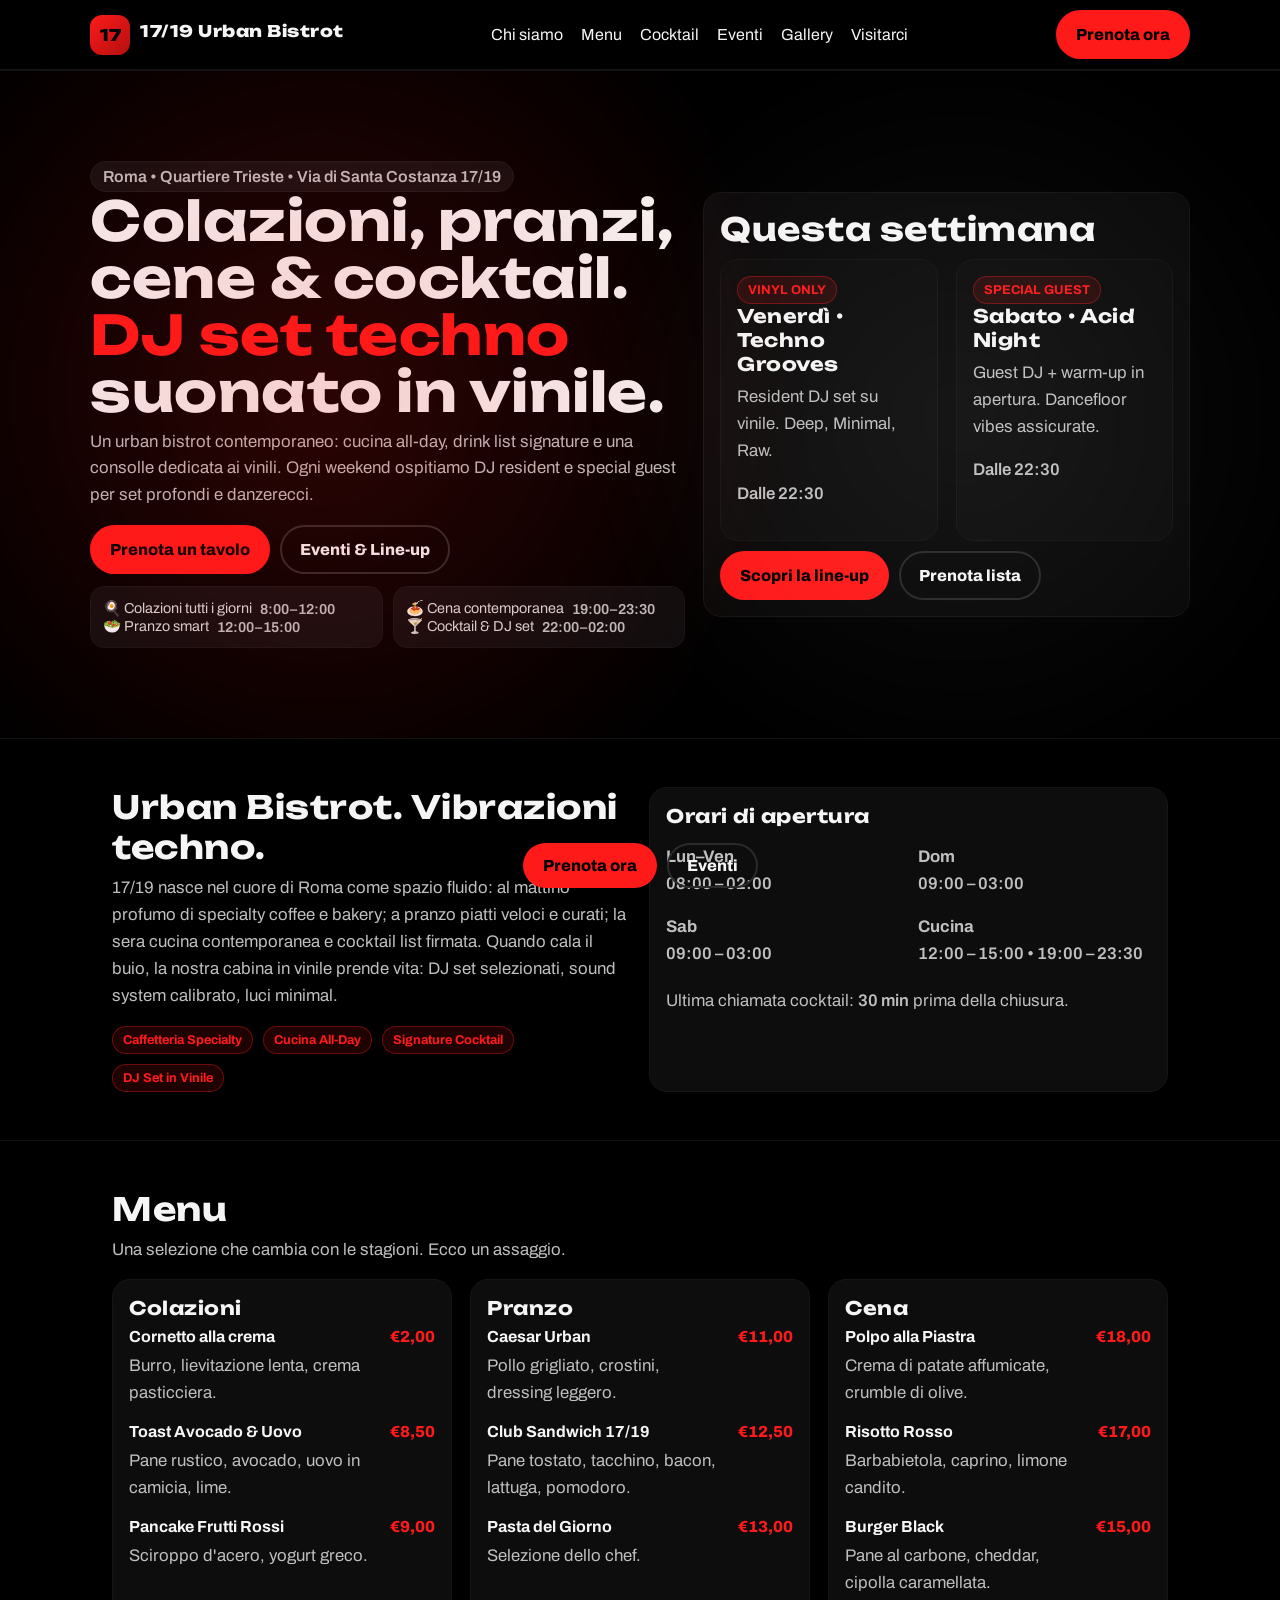
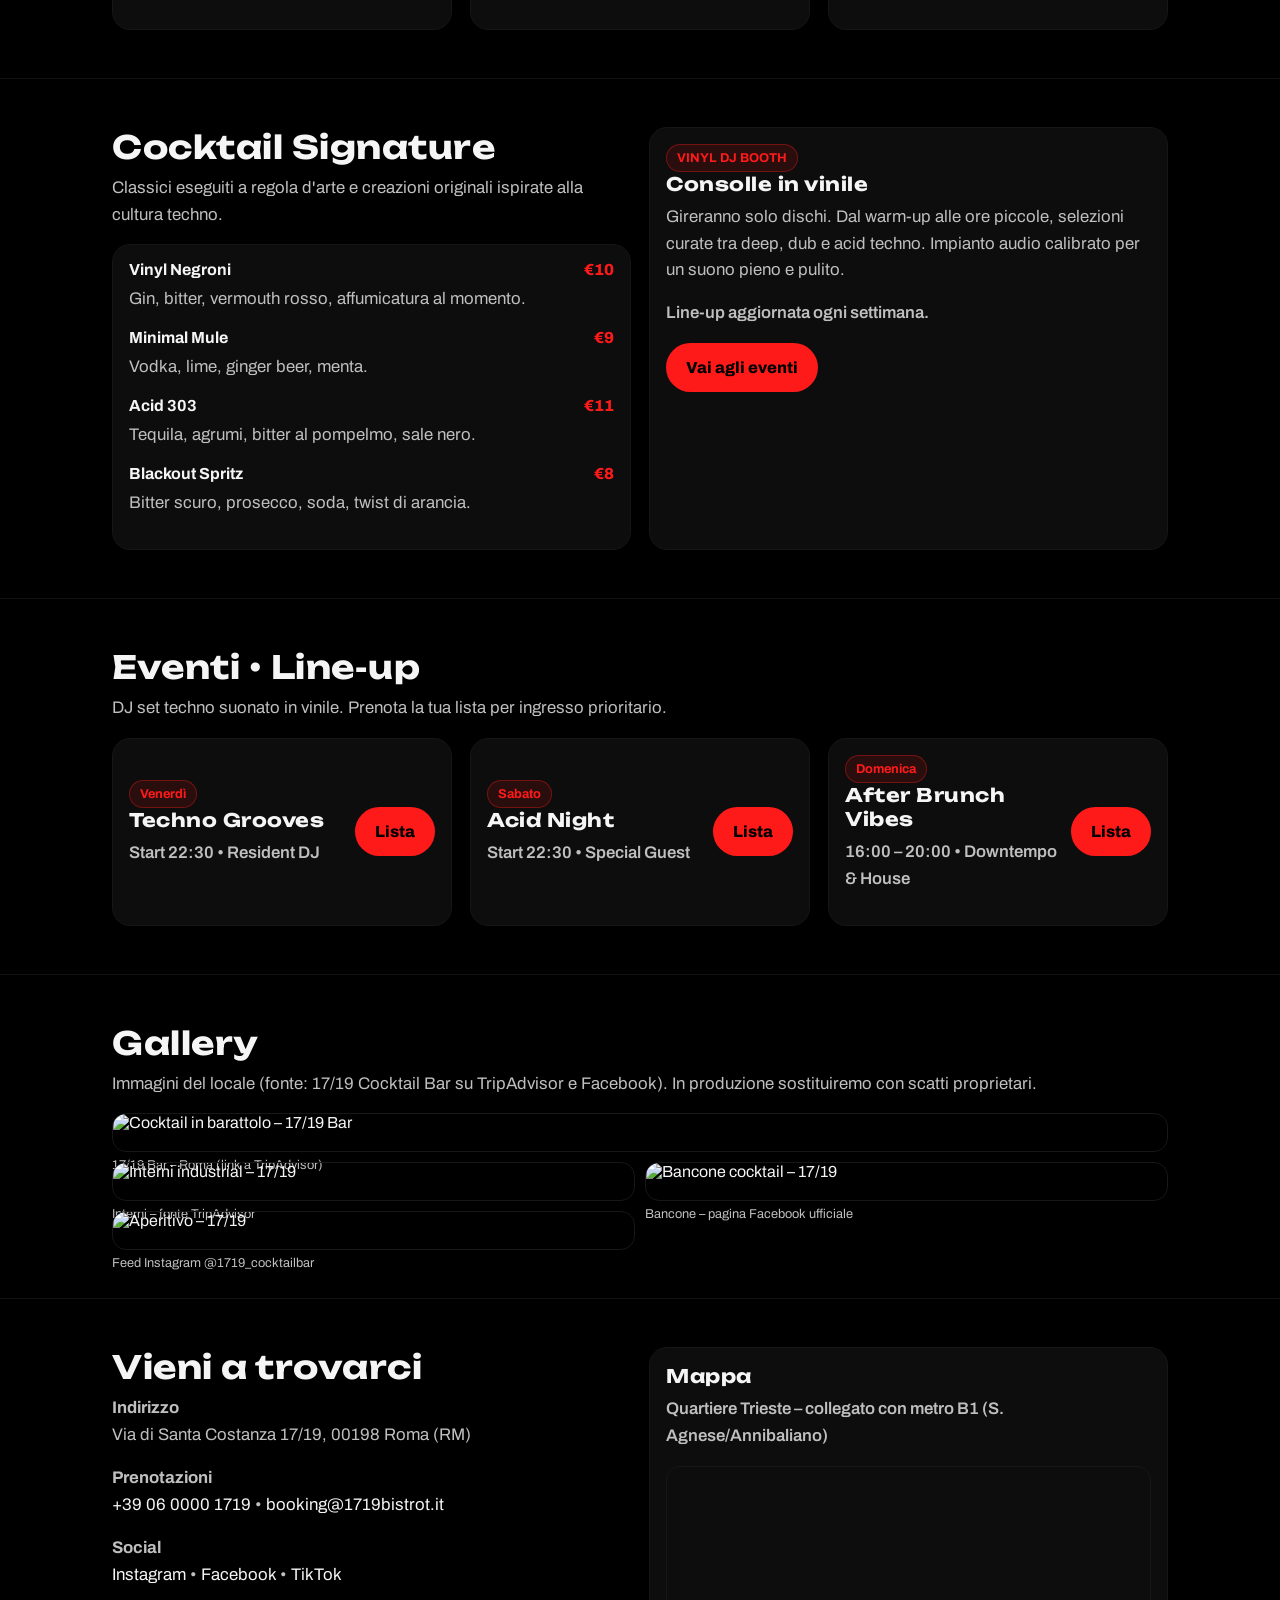
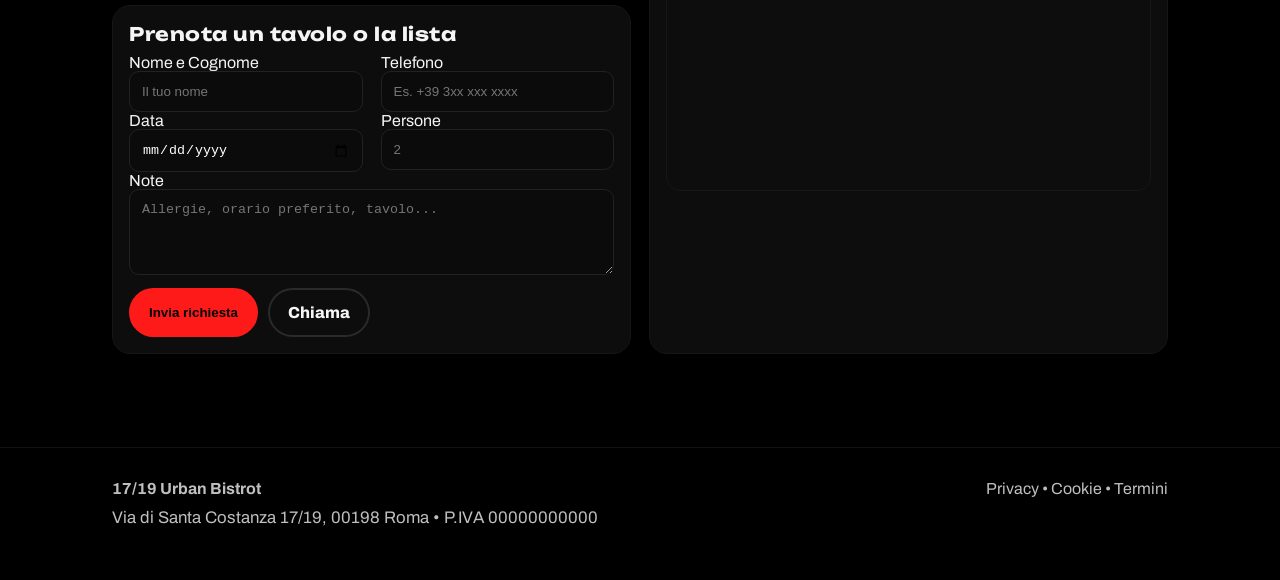
==== index.html @ 0ae814c6 "Rename index to index.html" ====
<!DOCTYPE html>
<html lang="it">
<head>
  <meta charset="utf-8" />
  <meta name="viewport" content="width=device-width, initial-scale=1" />
  <title>17/19 Urban Bistrot – Roma | Colazioni, Pranzi, Cene, Cocktail & DJ Set Techno</title>
  <meta name="description" content="17/19 Urban Bistrot a Roma (Via di Santa Costanza 17/19): colazioni, pranzi, cene, cocktail signature e musica dal vivo con DJ set techno suonato in vinile." />
  <meta name="theme-color" content="#000000" />
  <link rel="preconnect" href="https://fonts.googleapis.com">
  <link rel="preconnect" href="https://fonts.gstatic.com" crossorigin>
  <link href="https://fonts.googleapis.com/css2?family=Archivo:wght@300;400;600;700&family=Unbounded:wght@600;800&display=swap" rel="stylesheet">
  <!-- Open Graph -->
  <meta property="og:title" content="17/19 Urban Bistrot – Roma" />
  <meta property="og:description" content="Colazioni, pranzi, cene, cocktail e DJ set techno in vinile." />
  <meta property="og:type" content="website" />
  <meta property="og:locale" content="it_IT" />
  <meta property="og:image" content="data:image/svg+xml,%3Csvg xmlns='http://www.w3.org/2000/svg' width='1200' height='630'%3E%3Crect width='100%25' height='100%25' fill='%23000'/%3E%3Ctext x='50%25' y='50%25' dominant-baseline='middle' text-anchor='middle' fill='%23ff1a1a' font-family='Arial' font-size='80'%3E17/19 Urban Bistrot%3C/text%3E%3C/svg%3E" />
  <link rel="icon" type="image/svg+xml" href="data:image/svg+xml,%3Csvg xmlns='http://www.w3.org/2000/svg' viewBox='0 0 100 100'%3E%3Crect width='100' height='100' rx='18' fill='%23000'/%3E%3Ctext x='50' y='60' font-size='54' text-anchor='middle' fill='%23ff1a1a' font-family='Arial'%3E17%3C/text%3E%3C/svg%3E" />
  <style>
    :root{
      --bg:#000; /* nero */
      --fg:#f5f5f5;
      --muted:#bfbfbf;
      --accent:#ff1a1a; /* rosso primario */
      --accent-2:#b30f0f; /* rosso profondo */
      --card:#0d0d0d;
      --radius:18px;
      --max:1100px; /* più stretto per mobile */
      --pad:clamp(14px,3vw,22px);
    }
    *{box-sizing:border-box}
    html,body{margin:0;background:var(--bg);color:var(--fg);font-family:'Archivo',system-ui,-apple-system,Segoe UI,Roboto,Ubuntu,'Helvetica Neue',Arial,sans-serif;scroll-behavior:smooth}
    img{max-width:100%;height:auto;display:block}
    h1,h2,h3{font-family:'Unbounded',system-ui,sans-serif;letter-spacing:.5px;margin:0 0 .5rem}
    h1{font-size:clamp(2rem,6vw,3.4rem);line-height:1.05}
    h2{font-size:clamp(1.4rem,4.5vw,2rem)}
    p{margin:.5rem 0 1rem;color:var(--muted);font-size:clamp(.95rem,2.8vw,1.05rem);line-height:1.6}
    a{color:var(--fg);text-decoration:none}
    .container{max-width:var(--max);margin:0 auto;padding:0 var(--pad)}
    /* Header */
    .header{position:sticky;top:0;z-index:50;background:rgba(0,0,0,.7);backdrop-filter:blur(8px);border-bottom:1px solid #141414}
    .nav{display:flex;align-items:center;justify-content:space-between;padding:10px 0}
    .brand{display:flex;align-items:center;gap:10px}
    .logo{width:40px;height:40px;border-radius:12px;background:linear-gradient(135deg,var(--accent),var(--accent-2));display:grid;place-items:center;font-weight:800}
    .logo span{color:#000;font-family:'Unbounded';}
    .brand h3{font-weight:800;letter-spacing:.5px;font-size:1rem}
    .desktop{display:none}
    .hamb{appearance:none;border:1px solid #2a2a2a;background:#0b0b0b;color:#fff;border-radius:12px;padding:10px 12px;font-weight:700}
    .nav ul{list-style:none;display:flex;gap:18px;margin:0;padding:0}
    .btn{display:inline-flex;align-items:center;justify-content:center;gap:10px;background:var(--accent);color:#000;font-weight:800;border-radius:999px;padding:14px 18px;min-height:44px;border:2px solid transparent;transition:.2s}
    .btn:hover{transform:translateY(-1px);box-shadow:0 8px 24px rgba(255,26,26,.25)}
    .btn:active{transform:translateY(0)}
    .btn-outline{background:transparent;color:var(--fg);border-color:#2a2a2a}
    .btn-outline:hover{border-color:var(--accent);color:var(--accent)}
    /* Hero */
    .hero{position:relative;overflow:hidden}
    .hero .wrap{display:grid;grid-template-columns:1fr;gap:18px;align-items:center;padding:42px 0}
    .tag{display:inline-flex;align-items:center;gap:8px;background:#0f0f10;border:1px solid #1a1a1a;border-radius:999px;padding:6px 12px;color:var(--muted);font-weight:600}
    .glow{position:absolute;inset:0;pointer-events:none}
    .glow::before{content:"";position:absolute;width:90vmax;height:90vmax;background:radial-gradient(circle at 50% 50%,rgba(255,26,26,.2),rgba(255,26,26,0) 60%);filter:blur(30px);top:-20vmax;left:-20vmax;opacity:.9}
    .glow::after{content:"";position:absolute;width:70vmax;height:70vmax;background:radial-gradient(circle at 50% 50%,rgba(255,255,255,.05),transparent 60%);filter:blur(20px);bottom:-10vmax;right:-10vmax}
    .hero-card{background:linear-gradient(180deg,#0b0b0c,#090909);border:1px solid #161616;border-radius:var(--radius);padding:16px}
    .hero-grid{display:grid;grid-template-columns:1fr 1fr;gap:10px;margin-top:12px}
    .tile{background:#0d0d0e;border:1px solid #151515;border-radius:14px;padding:12px}
    .chip{display:inline-flex;align-items:center;gap:8px;font-size:.9rem;color:#d9d9d9}
    .chip svg{width:18px;height:18px}
    /* Sections */
    section{padding:48px 0;border-top:1px solid #121212}
    .grid{display:grid;gap:18px}
    .cols-3{grid-template-columns:1fr}
    .cols-2{grid-template-columns:1fr}
    @media (min-width: 960px){
      .desktop{display:block}
      .hamb{display:none}
      .hero .wrap{grid-template-columns:1.1fr .9fr}
      .cols-3{grid-template-columns:repeat(3,minmax(0,1fr))}
      .cols-2{grid-template-columns:repeat(2,minmax(0,1fr))}
    }
    .card{background:var(--card);border:1px solid #161616;border-radius:var(--radius);padding:16px}
    .badge{display:inline-block;font-size:.8rem;background:rgba(255,26,26,.12);color:var(--accent);border:1px solid rgba(255,26,26,.35);padding:6px 10px;border-radius:999px;font-weight:700}
    .menu-item{display:flex;gap:14px;align-items:flex-start;justify-content:space-between}
    .menu-item h4{margin:0}
    .price{color:var(--accent);font-weight:800}
    .time{color:var(--muted);font-weight:600}
    /* Events */
    .event{display:flex;gap:14px;align-items:center;justify-content:space-between}
    .event strong{color:#fff}
    /* Gallery */
    .gallery{display:grid;grid-template-columns:1fr 1fr;gap:10px}
    .gallery figure{margin:0}
    .gallery img{width:100%;height:100%;object-fit:cover;border-radius:14px;border:1px solid #171717}
    .gallery .tall{grid-column:span 2}
    figcaption{font-size:.8rem;color:var(--muted);margin-top:6px}
    /* CTA Bar */
    .cta{position:sticky;bottom:12px;z-index:40}
    .cta .bar{max-width:var(--max);margin:0 auto;display:flex;gap:10px;justify-content:center}
    .cta .bar .btn{padding:12px 18px}
    /* Footer */
    footer{padding:32px 0;border-top:1px solid #121212;color:var(--muted)}
    footer a{color:var(--muted)}
  </style>
  <script>
    // Smooth close of mobile nav (basic)
    function toggleNav(){
      const m = document.getElementById('mobile');
      m.hidden = !m.hidden;
    }
  </script>
  <!-- Schema.org: LocalBusiness -->
  <script type="application/ld+json">
  {
    "@context": "https://schema.org",
    "@type": "Restaurant",
    "name": "17/19 Urban Bistrot",
    "address": {
      "@type": "PostalAddress",
      "streetAddress": "Via di Santa Costanza 17/19",
      "addressLocality": "Roma",
      "postalCode": "00198",
      "addressCountry": "IT"
    },
    "telephone": "+39 06 0000 1719",
    "servesCuisine": ["Colazione", "Italiana", "Fusion", "Cocktail Bar"],
    "priceRange": "€€",
    "openingHoursSpecification": [
      {"@type":"OpeningHoursSpecification","dayOfWeek":["Monday","Tuesday","Wednesday","Thursday","Friday"],"opens":"08:00","closes":"02:00"},
      {"@type":"OpeningHoursSpecification","dayOfWeek":["Saturday","Sunday"],"opens":"09:00","closes":"03:00"}
    ],
    "url": "https://example.com/1719",
    "sameAs": []
  }
  </script>
</head>
<body>
  <header class="header">
    <div class="container nav">
      <a href="#" class="brand" aria-label="Homepage 17/19 Urban Bistrot">
        <div class="logo" aria-hidden="true"><span>17</span></div>
        <h3>17/19 Urban Bistrot</h3>
      </a>
      <nav class="desktop" aria-label="Navigazione principale">
        <ul>
          <li><a href="#about">Chi siamo</a></li>
          <li><a href="#menu">Menu</a></li>
          <li><a href="#cocktail">Cocktail</a></li>
          <li><a href="#events">Eventi</a></li>
          <li><a href="#gallery">Gallery</a></li>
          <li><a href="#visit">Visitarci</a></li>
        </ul>
      </nav>
      <div style="display:flex;gap:10px;align-items:center">
        <a href="#prenota" class="btn">Prenota ora</a>
        <button class="hamb" onclick="toggleNav()" aria-controls="mobile" aria-expanded="false" aria-label="Apri menu">☰</button>
      </div>
    </div>
    <div id="mobile" class="container" hidden>
      <div class="card" style="margin:0 0 14px">
        <div style="display:grid;gap:12px">
          <a href="#about" onclick="toggleNav()">Chi siamo</a>
          <a href="#menu" onclick="toggleNav()">Menu</a>
          <a href="#cocktail" onclick="toggleNav()">Cocktail</a>
          <a href="#events" onclick="toggleNav()">Eventi</a>
          <a href="#gallery" onclick="toggleNav()">Gallery</a>
          <a href="#visit" onclick="toggleNav()">Visitarci</a>
        </div>
      </div>
    </div>
  </header>

  <main>
    <!-- HERO -->
    <section class="hero">
      <div class="glow" aria-hidden="true"></div>
      <div class="container wrap">
        <div>
          <span class="tag">Roma • Quartiere Trieste • Via di Santa Costanza 17/19</span>
          <h1>Colazioni, pranzi, cene & cocktail. <span style="color:var(--accent)">DJ set techno</span> suonato in vinile.</h1>
          <p>Un urban bistrot contemporaneo: cucina all‑day, drink list signature e una consolle dedicata ai vinili. Ogni weekend ospitiamo DJ resident e special guest per set profondi e danzerecci.</p>
          <div style="display:flex;gap:10px;flex-wrap:wrap;margin-top:14px">
            <a href="#prenota" class="btn" aria-label="Prenota un tavolo al 17/19">Prenota un tavolo</a>
            <a href="#events" class="btn btn-outline" aria-label="Vai alla sezione eventi">Eventi & Line‑up</a>
          </div>
          <div class="hero-grid">
            <div class="tile">
              <div class="chip">🍳 Colazioni tutti i giorni <span class="time">8:00–12:00</span></div>
              <div class="chip">🥗 Pranzo smart <span class="time">12:00–15:00</span></div>
            </div>
            <div class="tile">
              <div class="chip">🍝 Cena contemporanea <span class="time">19:00–23:30</span></div>
              <div class="chip">🍸 Cocktail & DJ set <span class="time">22:00–02:00</span></div>
            </div>
          </div>
        </div>
        <div class="hero-card">
          <h2 style="margin-bottom:10px">Questa settimana</h2>
          <div class="grid cols-2">
            <div class="card">
              <span class="badge">VINYL ONLY</span>
              <h3>Venerdì • Techno Grooves</h3>
              <p>Resident DJ set su vinile. Deep, Minimal, Raw.</p>
              <p class="time">Dalle 22:30</p>
            </div>
            <div class="card">
              <span class="badge">SPECIAL GUEST</span>
              <h3>Sabato • Acid Night</h3>
              <p>Guest DJ + warm‑up in apertura. Dancefloor vibes assicurate.</p>
              <p class="time">Dalle 22:30</p>
            </div>
          </div>
          <div style="display:flex;gap:10px;margin-top:10px">
            <a class="btn" href="#events">Scopri la line‑up</a>
            <a class="btn btn-outline" href="#prenota">Prenota lista</a>
          </div>
        </div>
      </div>
    </section>

    <!-- ABOUT -->
    <section id="about">
      <div class="container grid cols-2">
        <div>
          <h2>Urban Bistrot. Vibrazioni techno.</h2>
          <p>17/19 nasce nel cuore di Roma come spazio fluido: al mattino profumo di specialty coffee e bakery; a pranzo piatti veloci e curati; la sera cucina contemporanea e cocktail list firmata. Quando cala il buio, la nostra cabina in vinile prende vita: DJ set selezionati, sound system calibrato, luci minimal.</p>
          <div style="display:flex;gap:10px;flex-wrap:wrap;margin-top:12px">
            <span class="badge">Caffetteria Specialty</span>
            <span class="badge">Cucina All‑Day</span>
            <span class="badge">Signature Cocktail</span>
            <span class="badge">DJ Set in Vinile</span>
          </div>
        </div>
        <div class="card">
          <h3 style="margin-bottom:8px">Orari di apertura</h3>
          <div class="grid cols-2">
            <div>
              <p><strong>Lun–Ven</strong><br><span class="time">08:00 – 02:00</span></p>
              <p><strong>Sab</strong><br><span class="time">09:00 – 03:00</span></p>
            </div>
            <div>
              <p><strong>Dom</strong><br><span class="time">09:00 – 03:00</span></p>
              <p><strong>Cucina</strong><br><span class="time">12:00 – 15:00 • 19:00 – 23:30</span></p>
            </div>
          </div>
          <p style="margin-top:4px">Ultima chiamata cocktail: <span class="time">30 min</span> prima della chiusura.</p>
        </div>
      </div>
    </section>

    <!-- MENU -->
    <section id="menu">
      <div class="container">
        <h2>Menu</h2>
        <p>Una selezione che cambia con le stagioni. Ecco un assaggio.</p>
        <div class="grid cols-3" style="margin-top:10px">
          <div class="card">
            <h3>Colazioni</h3>
            <div class="menu-item"><div><h4>Cornetto alla crema</h4><p>Burro, lievitazione lenta, crema pasticciera.</p></div><div class="price">€2,00</div></div>
            <div class="menu-item"><div><h4>Toast Avocado & Uovo</h4><p>Pane rustico, avocado, uovo in camicia, lime.</p></div><div class="price">€8,50</div></div>
            <div class="menu-item"><div><h4>Pancake Frutti Rossi</h4><p>Sciroppo d'acero, yogurt greco.</p></div><div class="price">€9,00</div></div>
          </div>
          <div class="card">
            <h3>Pranzo</h3>
            <div class="menu-item"><div><h4>Caesar Urban</h4><p>Pollo grigliato, crostini, dressing leggero.</p></div><div class="price">€11,00</div></div>
            <div class="menu-item"><div><h4>Club Sandwich 17/19</h4><p>Pane tostato, tacchino, bacon, lattuga, pomodoro.</p></div><div class="price">€12,50</div></div>
            <div class="menu-item"><div><h4>Pasta del Giorno</h4><p>Selezione dello chef.</p></div><div class="price">€13,00</div></div>
          </div>
          <div class="card">
            <h3>Cena</h3>
            <div class="menu-item"><div><h4>Polpo alla Piastra</h4><p>Crema di patate affumicate, crumble di olive.</p></div><div class="price">€18,00</div></div>
            <div class="menu-item"><div><h4>Risotto Rosso</h4><p>Barbabietola, caprino, limone candito.</p></div><div class="price">€17,00</div></div>
            <div class="menu-item"><div><h4>Burger Black</h4><p>Pane al carbone, cheddar, cipolla caramellata.</p></div><div class="price">€15,00</div></div>
          </div>
        </div>
      </div>
    </section>

    <!-- COCKTAIL -->
    <section id="cocktail">
      <div class="container grid cols-2">
        <div>
          <h2>Cocktail Signature</h2>
          <p>Classici eseguiti a regola d'arte e creazioni originali ispirate alla cultura techno.</p>
          <div class="card">
            <div class="menu-item"><div><h4>Vinyl Negroni</h4><p>Gin, bitter, vermouth rosso, affumicatura al momento.</p></div><div class="price">€10</div></div>
            <div class="menu-item"><div><h4>Minimal Mule</h4><p>Vodka, lime, ginger beer, menta.</p></div><div class="price">€9</div></div>
            <div class="menu-item"><div><h4>Acid 303</h4><p>Tequila, agrumi, bitter al pompelmo, sale nero.</p></div><div class="price">€11</div></div>
            <div class="menu-item"><div><h4>Blackout Spritz</h4><p>Bitter scuro, prosecco, soda, twist di arancia.</p></div><div class="price">€8</div></div>
          </div>
        </div>
        <div class="card" aria-label="Callout DJ set">
          <span class="badge">VINYL DJ BOOTH</span>
          <h3>Consolle in vinile</h3>
          <p>Gireranno solo dischi. Dal warm‑up alle ore piccole, selezioni curate tra deep, dub e acid techno. Impianto audio calibrato per un suono pieno e pulito.</p>
          <p class="time">Line‑up aggiornata ogni settimana.</p>
          <a href="#events" class="btn">Vai agli eventi</a>
        </div>
      </div>
    </section>

    <!-- EVENTS -->
    <section id="events">
      <div class="container">
        <h2>Eventi • Line‑up</h2>
        <p>DJ set techno suonato in vinile. Prenota la tua lista per ingresso prioritario.</p>
        <div class="grid cols-3" style="margin-top:10px">
          <div class="card event">
            <div>
              <span class="badge">Venerdì</span>
              <h3>Techno Grooves</h3>
              <p class="time">Start 22:30 • Resident DJ</p>
            </div>
            <a class="btn" href="#prenota">Lista</a>
          </div>
          <div class="card event">
            <div>
              <span class="badge">Sabato</span>
              <h3>Acid Night</h3>
              <p class="time">Start 22:30 • Special Guest</p>
            </div>
            <a class="btn" href="#prenota">Lista</a>
          </div>
          <div class="card event">
            <div>
              <span class="badge">Domenica</span>
              <h3>After Brunch Vibes</h3>
              <p class="time">16:00 – 20:00 • Downtempo & House</p>
            </div>
            <a class="btn" href="#prenota">Lista</a>
          </div>
        </div>
      </div>
    </section>

    <!-- GALLERY -->
    <section id="gallery">
      <div class="container">
        <h2>Gallery</h2>
        <p>Immagini del locale (fonte: 17/19 Cocktail Bar su TripAdvisor e Facebook). In produzione sostituiremo con scatti proprietari.</p>
        <div class="gallery" aria-label="Galleria immagini 17/19">
          <figure class="tall">
            <a href="https://www.tripadvisor.com/Restaurant_Review-g187791-d4799462-Reviews-17_19_Bar-Rome_Lazio.html" target="_blank" rel="noopener">
              <img loading="lazy" alt="Cocktail in barattolo – 17/19 Bar" src="https://images.unsplash.com/photo-1514362545857-3bc16c4c76d4?q=80&w=1200&auto=format&fit=crop">
            </a>
            <figcaption>17/19 Bar – Roma (link a TripAdvisor)</figcaption>
          </figure>
          <figure>
            <a href="https://www.tripadvisor.com/LocationPhotoDirectLink-g187791-d4799462-i480860248-17_19_Bar-Rome_Lazio.html" target="_blank" rel="noopener">
              <img loading="lazy" alt="Interni industrial – 17/19" src="https://images.unsplash.com/photo-1559339352-11d035aa65de?q=80&w=900&auto=format&fit=crop">
            </a>
            <figcaption>Interni – fonte TripAdvisor</figcaption>
          </figure>
          <figure>
            <a href="https://www.facebook.com/p/1719-Cocktail-Bar-Bistrot-100077668764198/" target="_blank" rel="noopener">
              <img loading="lazy" alt="Bancone cocktail – 17/19" src="https://images.unsplash.com/photo-1560518883-ce09059eeffa?q=80&w=900&auto=format&fit=crop">
            </a>
            <figcaption>Bancone – pagina Facebook ufficiale</figcaption>
          </figure>
          <figure>
            <a href="https://www.instagram.com/1719_cocktailbar/" target="_blank" rel="noopener">
              <img loading="lazy" alt="Aperitivo – 17/19" src="https://images.unsplash.com/photo-1541343672885-9be56236302a?q=80&w=900&auto=format&fit=crop">
            </a>
            <figcaption>Feed Instagram @1719_cocktailbar</figcaption>
          </figure>
        </div>
      </div>
    </section>

    <!-- VISIT -->
    <section id="visit">
      <div class="container grid cols-2">
        <div>
          <h2>Vieni a trovarci</h2>
          <p><strong>Indirizzo</strong><br>Via di Santa Costanza 17/19, 00198 Roma (RM)</p>
          <p><strong>Prenotazioni</strong><br><a href="tel:+390600001719">+39 06 0000 1719</a> • <a href="mailto:booking@1719bistrot.it">booking@1719bistrot.it</a></p>
          <p><strong>Social</strong><br><a href="#">Instagram</a> • <a href="#">Facebook</a> • <a href="#">TikTok</a></p>
          <div id="prenota" class="card" style="margin-top:10px">
            <h3>Prenota un tavolo o la lista</h3>
            <form action="mailto:booking@1719bistrot.it" method="post" enctype="text/plain">
              <div class="grid cols-2">
                <label>Nome e Cognome<br><input required name="nome" placeholder="Il tuo nome" style="width:100%;padding:12px;border-radius:10px;border:1px solid #222;background:#0b0b0b;color:#fff"></label>
                <label>Telefono<br><input required name="telefono" placeholder="Es. +39 3xx xxx xxxx" style="width:100%;padding:12px;border-radius:10px;border:1px solid #222;background:#0b0b0b;color:#fff"></label>
              </div>
              <div class="grid cols-2">
                <label>Data<br><input type="date" name="data" style="width:100%;padding:12px;border-radius:10px;border:1px solid #222;background:#0b0b0b;color:#fff"></label>
                <label>Persone<br><input type="number" min="1" max="20" name="persone" placeholder="2" style="width:100%;padding:12px;border-radius:10px;border:1px solid #222;background:#0b0b0b;color:#fff"></label>
              </div>
              <label>Note<br><textarea name="note" rows="4" placeholder="Allergie, orario preferito, tavolo..." style="width:100%;padding:12px;border-radius:10px;border:1px solid #222;background:#0b0b0b;color:#fff"></textarea></label>
              <div style="display:flex;gap:10px;margin-top:10px">
                <button type="submit" class="btn">Invia richiesta</button>
                <a class="btn btn-outline" href="tel:+390600001719">Chiama</a>
              </div>
            </form>
          </div>
        </div>
        <div class="card">
          <h3>Mappa</h3>
          <p class="time">Quartiere Trieste – collegato con metro B1 (S. Agnese/Annibaliano)</p>
          <div style="overflow:hidden;border-radius:14px;border:1px solid #171717">
            <iframe title="Mappa 17/19 Urban Bistrot" src="https://www.google.com/maps?q=Via%20di%20Santa%20Costanza%2017%2F19%2C%2000198%20Roma&output=embed" width="100%" height="320" style="border:0"></iframe>
          </div>
        </div>
      </div>
    </section>
  </main>

  <div class="cta" aria-hidden="false">
    <div class="bar">
      <a href="#prenota" class="btn">Prenota ora</a>
      <a href="#events" class="btn btn-outline">Eventi</a>
    </div>
  </div>

  <footer>
    <div class="container" style="display:flex;justify-content:space-between;gap:12px;flex-wrap:wrap">
      <div>
        <strong>17/19 Urban Bistrot</strong>
        <p>Via di Santa Costanza 17/19, 00198 Roma • P.IVA 00000000000</p>
      </div>
      <div>
        <a href="#">Privacy</a> • <a href="#">Cookie</a> • <a href="#">Termini</a>
      </div>
    </div>
  </footer>
</body>
</html>
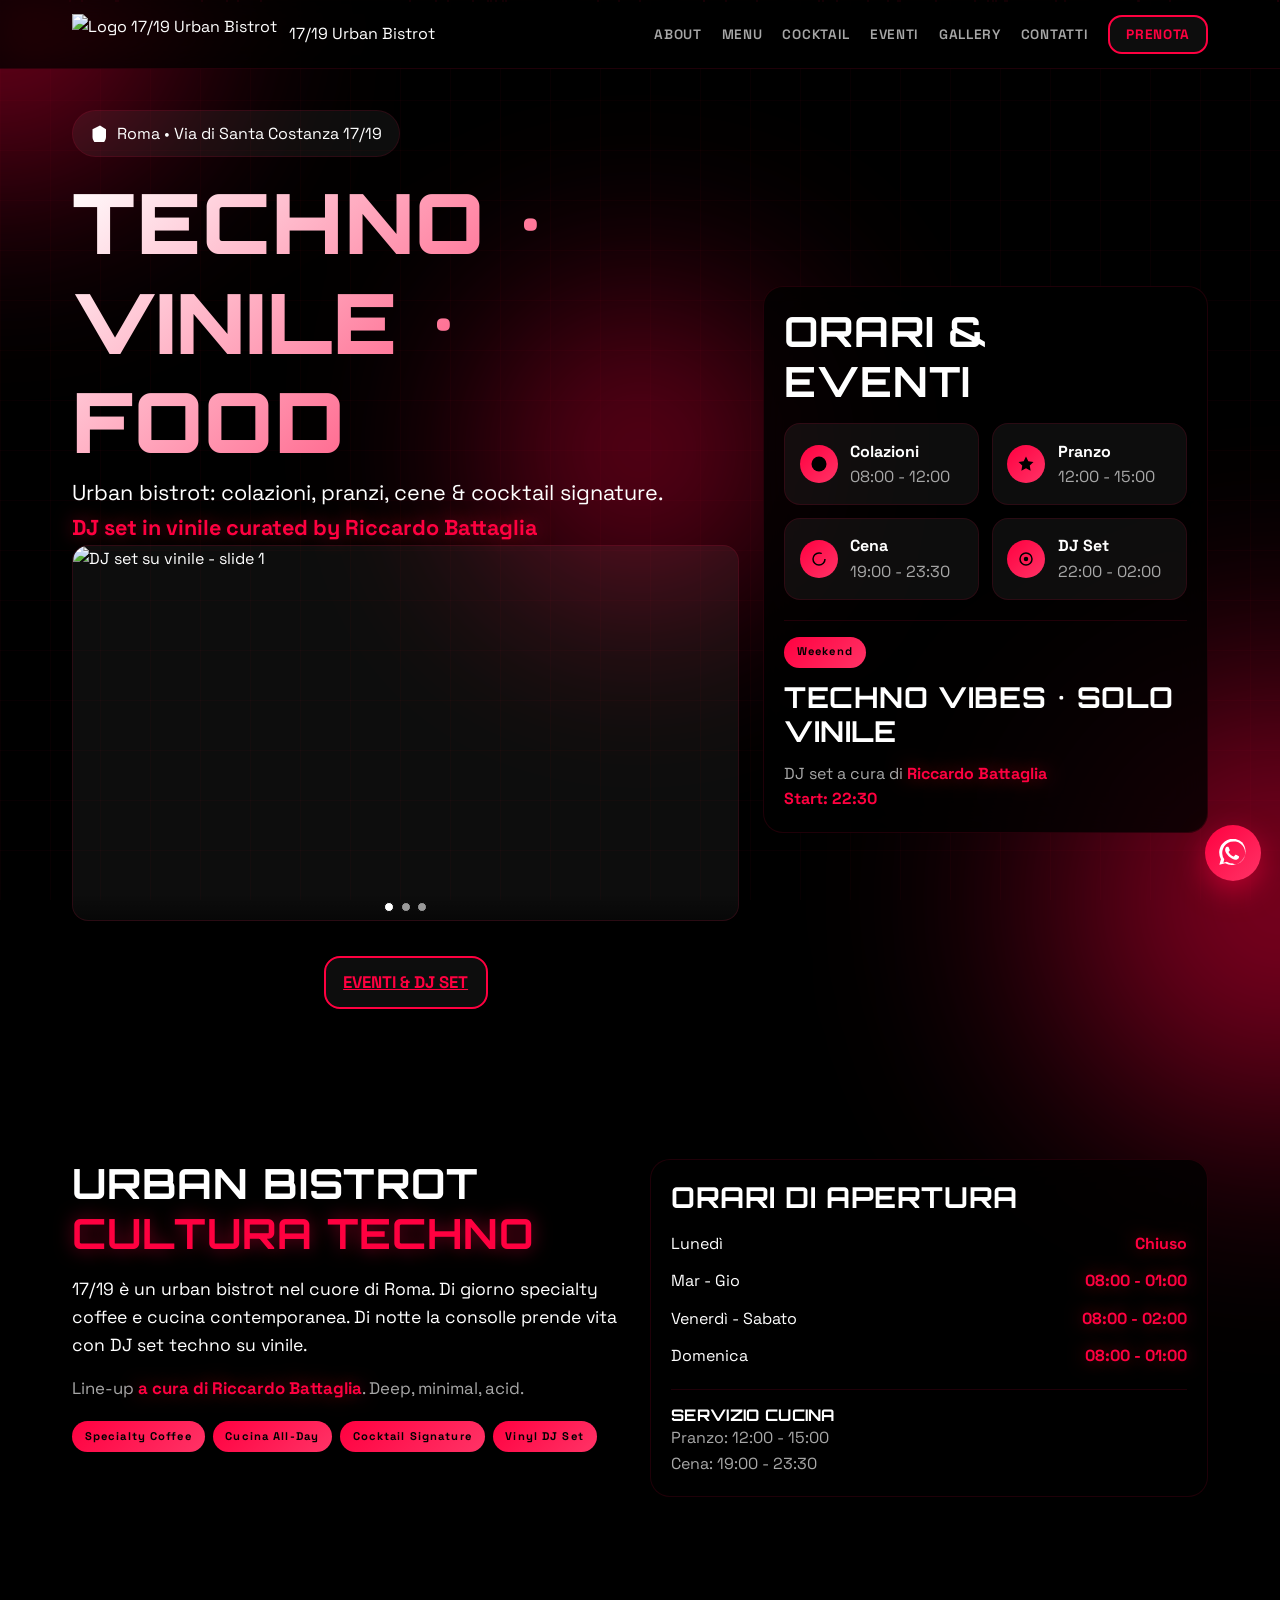
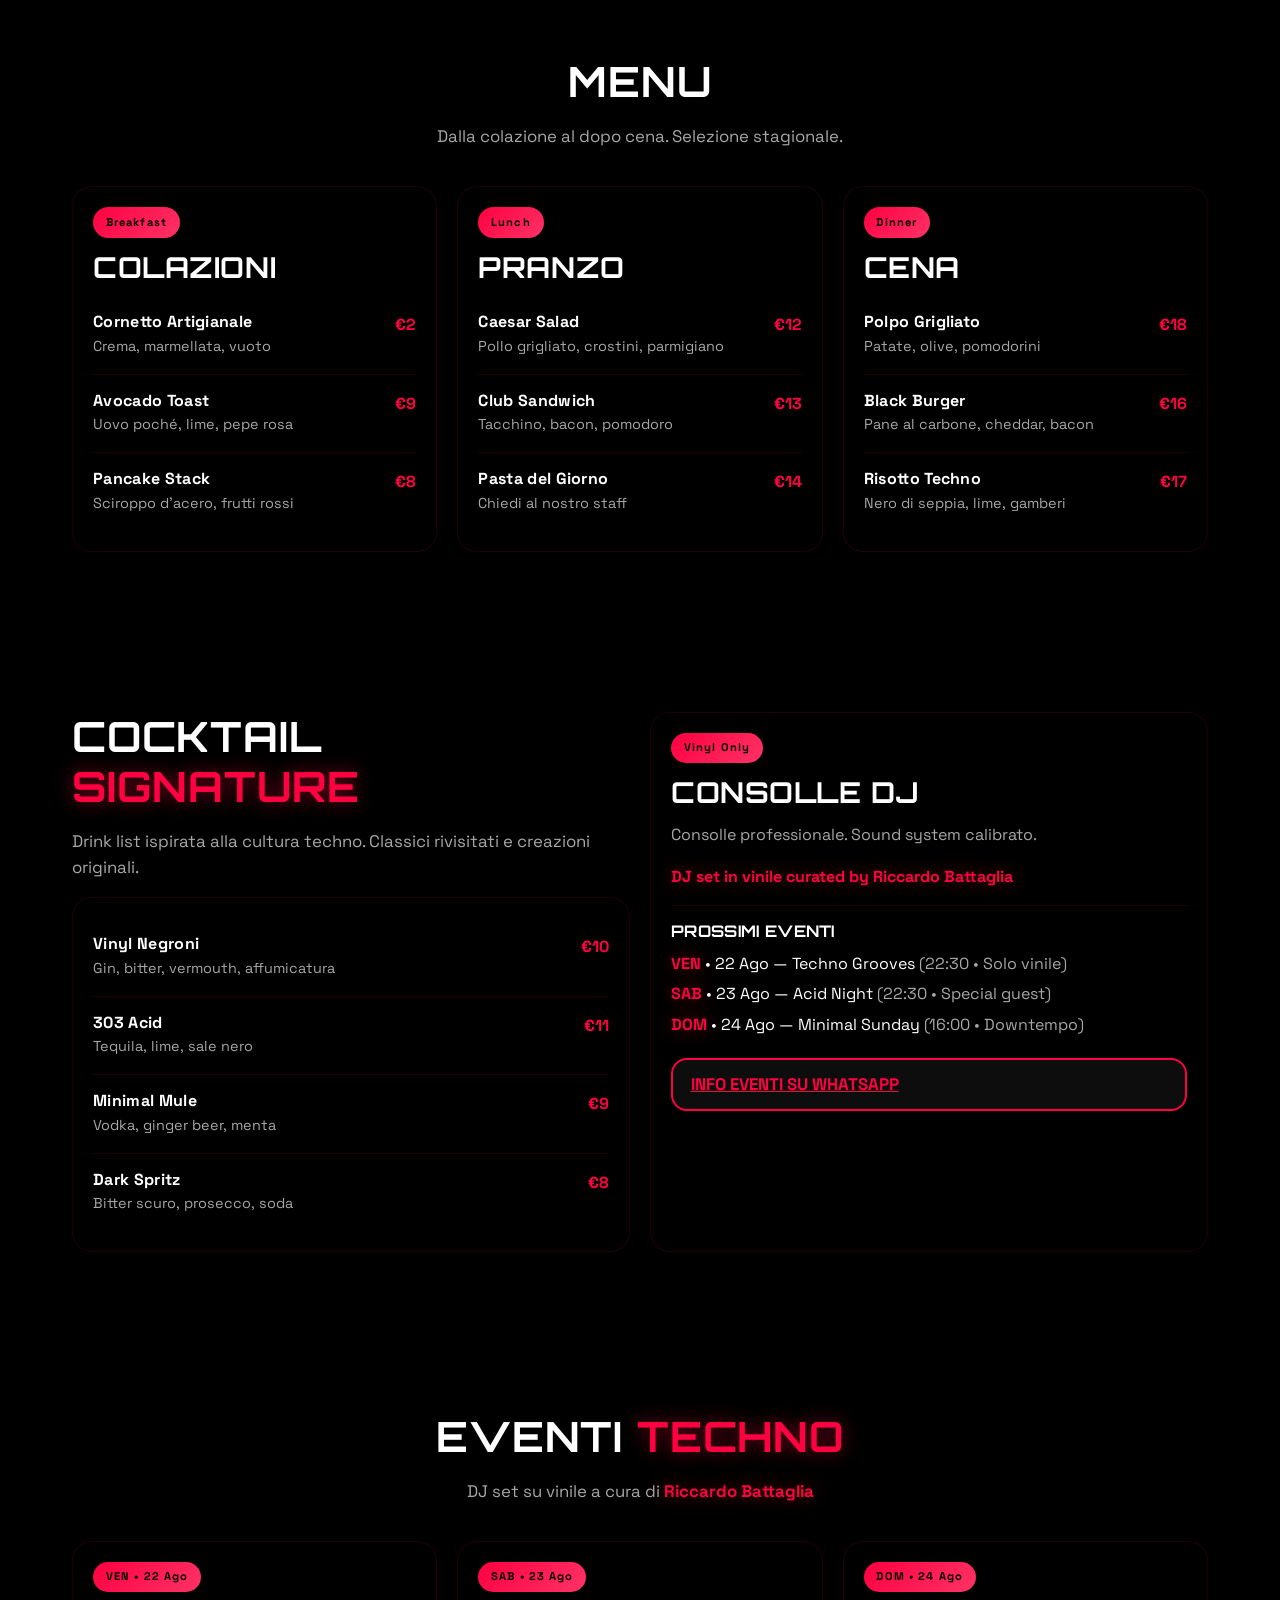
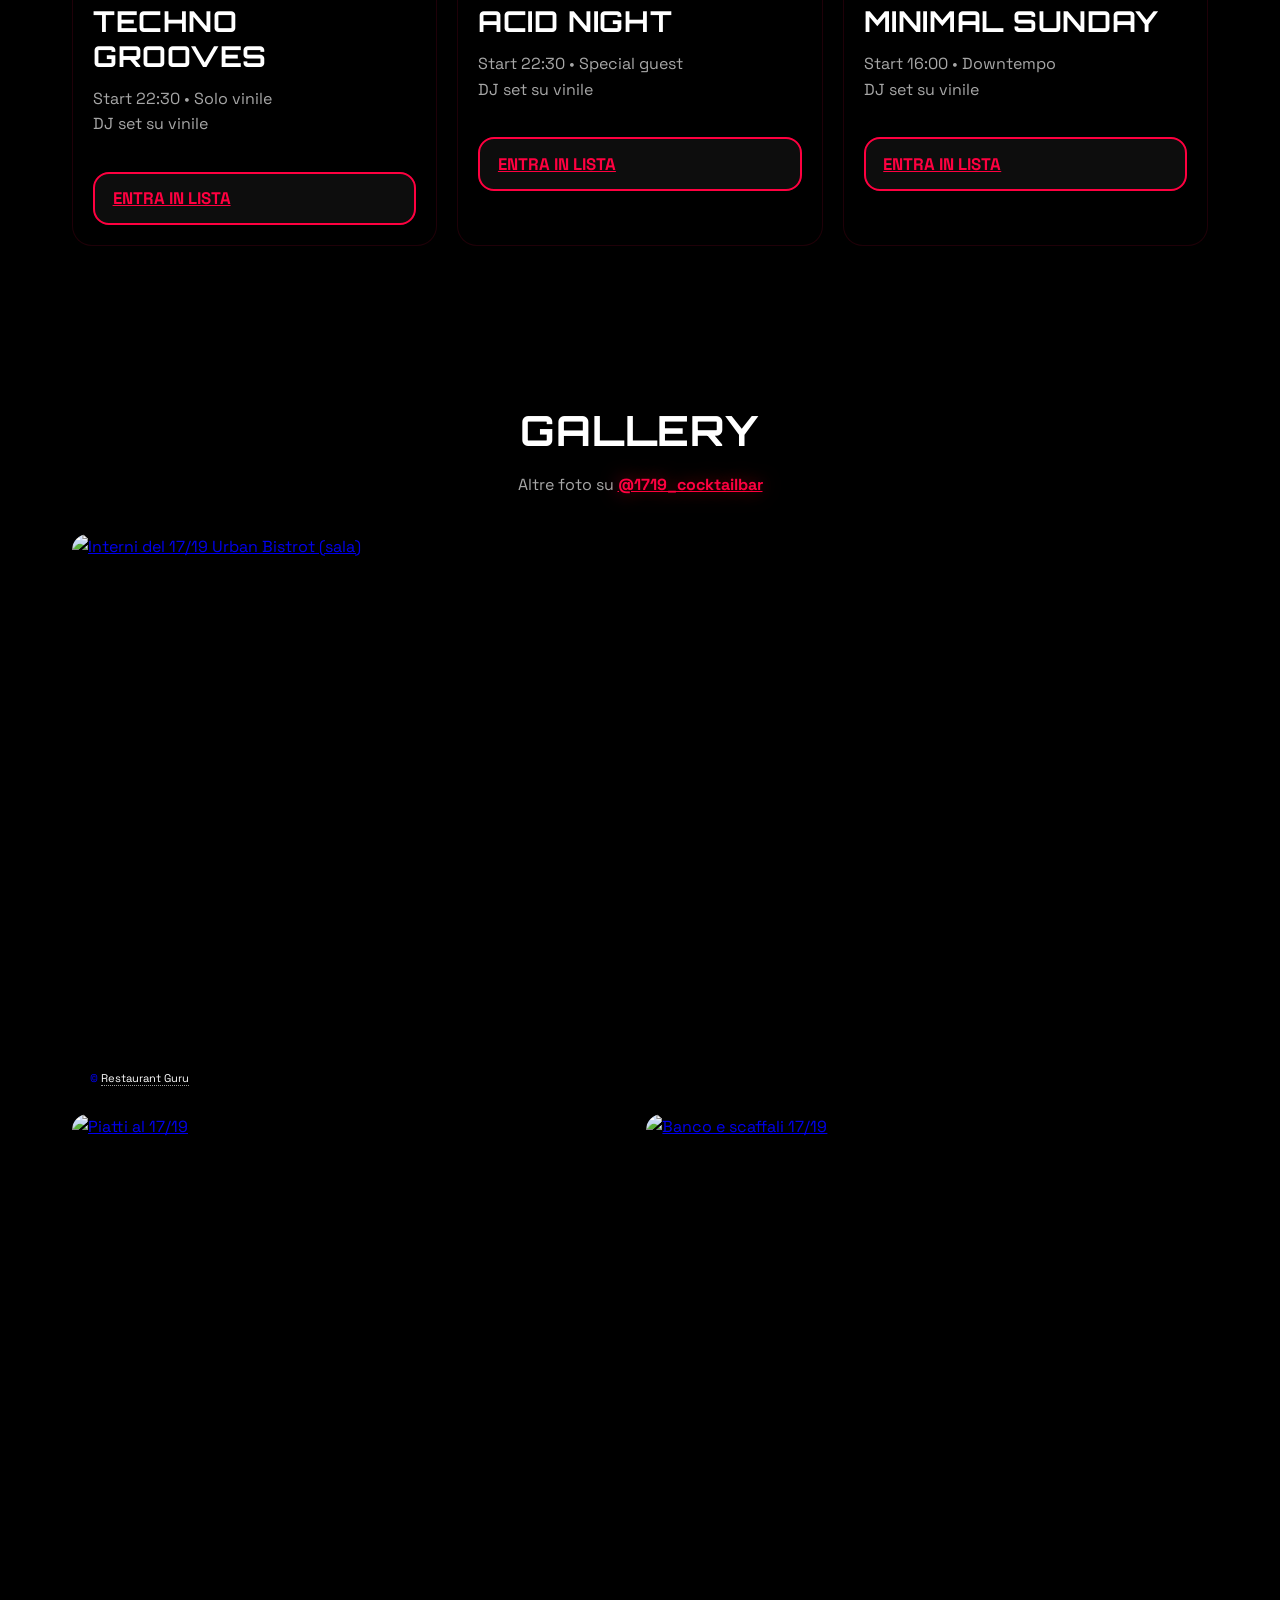
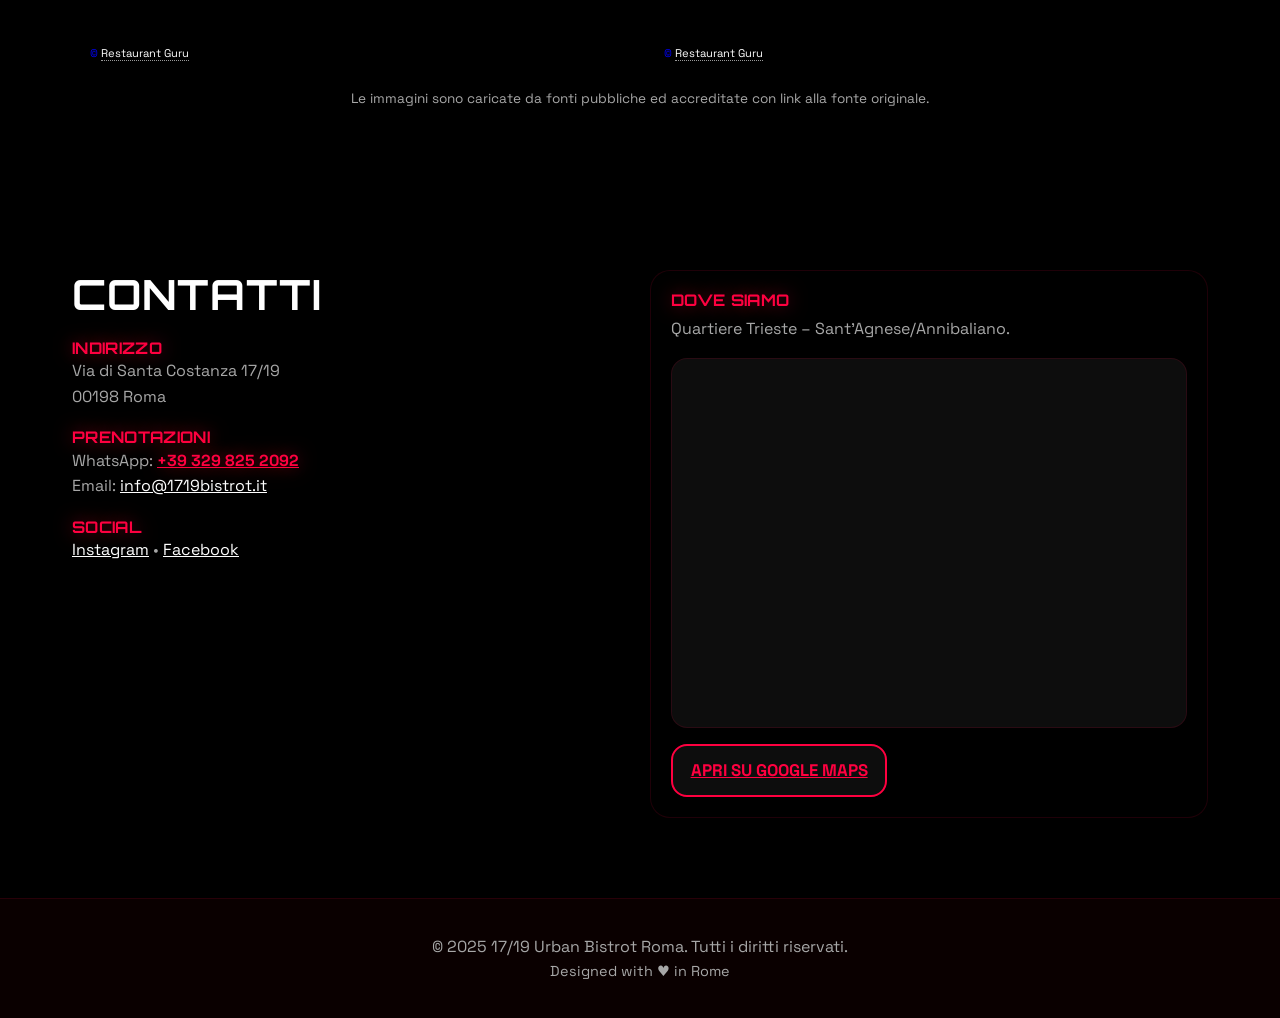
==== commit 38c21a7d: "Update index.html" ====
--- a/index.html
+++ b/index.html
@@ -2,423 +2,650 @@
 <html lang="it">
 <head>
   <meta charset="utf-8" />
-  <meta name="viewport" content="width=device-width, initial-scale=1" />
-  <title>17/19 Urban Bistrot – Roma | Colazioni, Pranzi, Cene, Cocktail & DJ Set Techno</title>
-  <meta name="description" content="17/19 Urban Bistrot a Roma (Via di Santa Costanza 17/19): colazioni, pranzi, cene, cocktail signature e musica dal vivo con DJ set techno suonato in vinile." />
-  <meta name="theme-color" content="#000000" />
-  <link rel="preconnect" href="https://fonts.googleapis.com">
-  <link rel="preconnect" href="https://fonts.gstatic.com" crossorigin>
-  <link href="https://fonts.googleapis.com/css2?family=Archivo:wght@300;400;600;700&family=Unbounded:wght@600;800&display=swap" rel="stylesheet">
-  <!-- Open Graph -->
-  <meta property="og:title" content="17/19 Urban Bistrot – Roma" />
-  <meta property="og:description" content="Colazioni, pranzi, cene, cocktail e DJ set techno in vinile." />
-  <meta property="og:type" content="website" />
-  <meta property="og:locale" content="it_IT" />
-  <meta property="og:image" content="data:image/svg+xml,%3Csvg xmlns='http://www.w3.org/2000/svg' width='1200' height='630'%3E%3Crect width='100%25' height='100%25' fill='%23000'/%3E%3Ctext x='50%25' y='50%25' dominant-baseline='middle' text-anchor='middle' fill='%23ff1a1a' font-family='Arial' font-size='80'%3E17/19 Urban Bistrot%3C/text%3E%3C/svg%3E" />
-  <link rel="icon" type="image/svg+xml" href="data:image/svg+xml,%3Csvg xmlns='http://www.w3.org/2000/svg' viewBox='0 0 100 100'%3E%3Crect width='100' height='100' rx='18' fill='%23000'/%3E%3Ctext x='50' y='60' font-size='54' text-anchor='middle' fill='%23ff1a1a' font-family='Arial'%3E17%3C/text%3E%3C/svg%3E" />
+  <meta name="viewport" content="width=device-width, initial-scale=1.0, maximum-scale=5.0" />
+  <title>17/19 Urban Bistrot Roma | Techno • Vinile • Cocktail</title>
+  <meta name="description" content="Urban bistrot a Roma. DJ set in vinile curated by Riccardo Battaglia. Colazioni, pranzi, cene e cocktail signature." />
+  <meta name="theme-color" content="#ff0040" />
+  <link rel="preconnect" href="https://fonts.googleapis.com" />
+  <link rel="preconnect" href="https://fonts.gstatic.com" crossorigin />
+  <link href="https://fonts.googleapis.com/css2?family=Orbitron:wght@400;700;900&family=Space+Grotesk:wght@300;400;500;600;700&display=swap" rel="stylesheet" />
+
   <style>
     :root{
-      --bg:#000; /* nero */
-      --fg:#f5f5f5;
-      --muted:#bfbfbf;
-      --accent:#ff1a1a; /* rosso primario */
-      --accent-2:#b30f0f; /* rosso profondo */
-      --card:#0d0d0d;
-      --radius:18px;
-      --max:1100px; /* più stretto per mobile */
-      --pad:clamp(14px,3vw,22px);
+      --bg:#000; --bg-dark:#0a0000; --fg:#fff; --muted:#a7a7a7;
+      --red:#ff0040; --red-light:#ff3366; --red-glow:rgba(255,0,64,.5); --red-subtle:rgba(255,0,64,.12);
+      --glass:rgba(255,255,255,.05); --glass-heavy:rgba(0,0,0,.8);
+      --radius:20px; --max:1200px; --pad:clamp(16px,4vw,32px);
     }
-    *{box-sizing:border-box}
-    html,body{margin:0;background:var(--bg);color:var(--fg);font-family:'Archivo',system-ui,-apple-system,Segoe UI,Roboto,Ubuntu,'Helvetica Neue',Arial,sans-serif;scroll-behavior:smooth}
-    img{max-width:100%;height:auto;display:block}
-    h1,h2,h3{font-family:'Unbounded',system-ui,sans-serif;letter-spacing:.5px;margin:0 0 .5rem}
-    h1{font-size:clamp(2rem,6vw,3.4rem);line-height:1.05}
-    h2{font-size:clamp(1.4rem,4.5vw,2rem)}
-    p{margin:.5rem 0 1rem;color:var(--muted);font-size:clamp(.95rem,2.8vw,1.05rem);line-height:1.6}
-    a{color:var(--fg);text-decoration:none}
-    .container{max-width:var(--max);margin:0 auto;padding:0 var(--pad)}
-    /* Header */
-    .header{position:sticky;top:0;z-index:50;background:rgba(0,0,0,.7);backdrop-filter:blur(8px);border-bottom:1px solid #141414}
-    .nav{display:flex;align-items:center;justify-content:space-between;padding:10px 0}
-    .brand{display:flex;align-items:center;gap:10px}
-    .logo{width:40px;height:40px;border-radius:12px;background:linear-gradient(135deg,var(--accent),var(--accent-2));display:grid;place-items:center;font-weight:800}
-    .logo span{color:#000;font-family:'Unbounded';}
-    .brand h3{font-weight:800;letter-spacing:.5px;font-size:1rem}
-    .desktop{display:none}
-    .hamb{appearance:none;border:1px solid #2a2a2a;background:#0b0b0b;color:#fff;border-radius:12px;padding:10px 12px;font-weight:700}
-    .nav ul{list-style:none;display:flex;gap:18px;margin:0;padding:0}
-    .btn{display:inline-flex;align-items:center;justify-content:center;gap:10px;background:var(--accent);color:#000;font-weight:800;border-radius:999px;padding:14px 18px;min-height:44px;border:2px solid transparent;transition:.2s}
-    .btn:hover{transform:translateY(-1px);box-shadow:0 8px 24px rgba(255,26,26,.25)}
-    .btn:active{transform:translateY(0)}
-    .btn-outline{background:transparent;color:var(--fg);border-color:#2a2a2a}
-    .btn-outline:hover{border-color:var(--accent);color:var(--accent)}
-    /* Hero */
-    .hero{position:relative;overflow:hidden}
-    .hero .wrap{display:grid;grid-template-columns:1fr;gap:18px;align-items:center;padding:42px 0}
-    .tag{display:inline-flex;align-items:center;gap:8px;background:#0f0f10;border:1px solid #1a1a1a;border-radius:999px;padding:6px 12px;color:var(--muted);font-weight:600}
-    .glow{position:absolute;inset:0;pointer-events:none}
-    .glow::before{content:"";position:absolute;width:90vmax;height:90vmax;background:radial-gradient(circle at 50% 50%,rgba(255,26,26,.2),rgba(255,26,26,0) 60%);filter:blur(30px);top:-20vmax;left:-20vmax;opacity:.9}
-    .glow::after{content:"";position:absolute;width:70vmax;height:70vmax;background:radial-gradient(circle at 50% 50%,rgba(255,255,255,.05),transparent 60%);filter:blur(20px);bottom:-10vmax;right:-10vmax}
-    .hero-card{background:linear-gradient(180deg,#0b0b0c,#090909);border:1px solid #161616;border-radius:var(--radius);padding:16px}
-    .hero-grid{display:grid;grid-template-columns:1fr 1fr;gap:10px;margin-top:12px}
-    .tile{background:#0d0d0e;border:1px solid #151515;border-radius:14px;padding:12px}
-    .chip{display:inline-flex;align-items:center;gap:8px;font-size:.9rem;color:#d9d9d9}
-    .chip svg{width:18px;height:18px}
-    /* Sections */
-    section{padding:48px 0;border-top:1px solid #121212}
-    .grid{display:grid;gap:18px}
-    .cols-3{grid-template-columns:1fr}
-    .cols-2{grid-template-columns:1fr}
-    @media (min-width: 960px){
-      .desktop{display:block}
-      .hamb{display:none}
-      .hero .wrap{grid-template-columns:1.1fr .9fr}
-      .cols-3{grid-template-columns:repeat(3,minmax(0,1fr))}
-      .cols-2{grid-template-columns:repeat(2,minmax(0,1fr))}
+    *,*:before,*:after{box-sizing:border-box;margin:0;padding:0}
+    html{-webkit-font-smoothing:antialiased;-moz-osx-font-smoothing:grayscale}
+    body{min-height:100vh;background:var(--bg);color:var(--fg);font-family:'Space Grotesk',system-ui,sans-serif;line-height:1.6;overflow-x:hidden}
+
+    /* background */
+    .cyber-grid{position:fixed;inset:0;z-index:-3;background-image:
+      linear-gradient(rgba(255,0,64,.03) 1px,transparent 1px),
+      linear-gradient(90deg,rgba(255,0,64,.03) 1px,transparent 1px);
+      background-size:50px 50px;animation:gridMove 10s linear infinite}
+    @keyframes gridMove{0%{transform:translate(0,0)}100%{transform:translate(50px,50px)}}
+    .particles{position:fixed;inset:0;z-index:-2;pointer-events:none}
+    .particle{position:absolute;width:2px;height:2px;background:var(--red);border-radius:50%;box-shadow:0 0 10px var(--red-glow);animation:particleFloat 20s infinite linear}
+    @keyframes particleFloat{0%{transform:translateY(100vh) translateX(0);opacity:0}10%,90%{opacity:1}100%{transform:translateY(-100vh) translateX(100px);opacity:0}}
+    .fluid-container{position:fixed;inset:0;z-index:-1;pointer-events:none;filter:blur(100px);opacity:.7}
+    .orb{position:absolute;border-radius:50%;background:radial-gradient(circle,var(--red) 0%,transparent 70%);animation:orbFloat 15s ease-in-out infinite}
+    .orb1{width:520px;height:520px;top:-260px;left:-260px;animation-duration:20s}
+    .orb2{width:680px;height:680px;right:-340px;bottom:-340px;animation-duration:25s;animation-delay:-5s}
+    .orb3{width:420px;height:420px;top:50%;left:50%;transform:translate(-50%,-50%);animation-duration:30s;animation-delay:-10s}
+    @keyframes orbFloat{0%,100%{transform:translate(0,0) scale(1)}25%{transform:translate(90px,-40px) scale(1.08)}50%{transform:translate(-40px,90px) scale(.94)}75%{transform:translate(-90px,-90px) scale(1.03)}}
+
+    /* type */
+    h1,h2,h3,h4{font-family:'Orbitron',monospace;font-weight:700;line-height:1.2;text-transform:uppercase;letter-spacing:.02em}
+    h1{font-size:clamp(2.2rem,7vw,5.2rem);font-weight:900;background:linear-gradient(135deg,#fff,var(--red),#fff);background-size:200% 200%;-webkit-background-clip:text;background-clip:text;-webkit-text-fill-color:transparent;animation:gradientShift 3s ease infinite}
+    @keyframes gradientShift{0%,100%{background-position:0% 50%}50%{background-position:100% 50%}}
+    h2{font-size:clamp(1.4rem,4vw,2.6rem);margin-bottom:1rem}
+    h3{font-size:clamp(1.15rem,3vw,1.8rem);margin-bottom:.75rem}
+    p{color:var(--muted)}
+    .highlight{color:var(--red);font-weight:700;text-shadow:0 0 18px var(--red-glow)}
+
+    /* layout */
+    .container{max-width:var(--max);margin-inline:auto;padding-inline:var(--pad)}
+    section{padding:80px 0;position:relative}
+    .section-title{text-align:center;margin-bottom:2.25rem}
+    .grid{display:grid;gap:1.25rem}
+    .grid-2{grid-template-columns:1fr}
+    .grid-3{grid-template-columns:repeat(auto-fit,minmax(min(100%,260px),1fr))}
+    .card{background:var(--glass-heavy);backdrop-filter:blur(20px);border:1px solid var(--red-subtle);border-radius:var(--radius);padding:1.25rem;transition:transform .2s ease, box-shadow .2s ease}
+    .card:hover{transform:translateY(-4px);box-shadow:0 16px 32px rgba(255,0,64,.18)}
+    .card-badge{display:inline-block;background:linear-gradient(135deg,var(--red),var(--red-light));color:#000;padding:.4rem .8rem;border-radius:40px;font-size:.7rem;font-weight:900;letter-spacing:.1em;margin-bottom:.75rem}
+
+    /* header */
+    header{position:fixed;inset:0 auto auto 0;right:0;z-index:1000;background:var(--glass-heavy);backdrop-filter:blur(18px) saturate(180%);border-bottom:1px solid var(--red-subtle);transition:background .25s ease, box-shadow .25s ease}
+    header.scrolled{background:rgba(0,0,0,.95);box-shadow:0 18px 36px rgba(255,0,64,.18)}
+    nav{display:flex;align-items:center;justify-content:space-between;gap:12px;min-height:68px;padding-block:10px}
+    .logo-wrapper{display:flex;align-items:center;gap:.75rem;color:inherit;text-decoration:none}
+    .brand-logo{display:block;height:40px;width:auto}
+    .brand-name{font-size:1rem}
+    .nav-menu{display:none;list-style:none;gap:1.25rem;align-items:center}
+    .nav-menu a{color:var(--muted);text-decoration:none;font-weight:600;text-transform:uppercase;letter-spacing:.05em;font-size:.85rem;position:relative}
+    .nav-menu a:hover{color:var(--fg)}
+    .nav-menu .cta{padding:.55rem 1rem;border:2px solid var(--red);border-radius:14px;background:var(--glass);color:var(--red);font-weight:800}
+    .nav-menu .cta:hover{background:var(--red);color:#000}
+    .menu-toggle{width:46px;height:46px;border-radius:14px;background:var(--glass);border:1px solid var(--red-subtle);display:flex;flex-direction:column;align-items:center;justify-content:center;gap:4px;cursor:pointer}
+    .menu-toggle span{width:22px;height:2px;background:var(--red)}
+
+    /* mobile menu */
+    .mobile-menu{position:fixed;inset:0;background:rgba(0,0,0,.98);backdrop-filter:blur(20px);z-index:999;display:flex;flex-direction:column;align-items:center;justify-content:center;opacity:0;pointer-events:none;transition:opacity .25s ease}
+    .mobile-menu.active{opacity:1;pointer-events:auto}
+    .mobile-menu-close{position:absolute;top:1.25rem;right:1.25rem;width:48px;height:48px;border-radius:50%;border:0;background:var(--red);color:#000;font-size:2rem;cursor:pointer}
+    .mobile-menu ul{list-style:none;text-align:center}
+    .mobile-menu li{margin:1.25rem 0}
+    .mobile-menu a{color:var(--fg);font-family:'Orbitron',monospace;font-weight:800;text-decoration:none;font-size:1.6rem}
+    .mobile-cta{margin-top:1.2rem;display:inline-flex;padding:.7rem 1.1rem;border-radius:16px;border:2px solid var(--red);background:var(--glass);color:var(--red);font-weight:900;text-transform:uppercase;font-size:clamp(0.95rem,3.6vw,1.05rem)}
+    .mobile-cta:hover{background:var(--red);color:#000}
+
+    /* hero */
+    .hero{min-height:100svh;display:flex;align-items:center;justify-content:center;padding:110px 0 70px}
+    .hero-content{display:grid;gap:1.5rem}
+    .hero-text{text-align:center}
+    .hero-badge{display:inline-flex;align-items:center;gap:.5rem;background:var(--glass);border:1px solid var(--red-subtle);border-radius:40px;padding:.6rem 1.1rem;margin-bottom:1rem}
+    .hero-subtitle{font-size:clamp(1.05rem,2.6vw,1.35rem);color:#fff;margin-top:.25rem}
+    .hero-media{position:relative;border-radius:16px;overflow:hidden;border:1px solid var(--red-subtle);background:var(--glass);aspect-ratio:16/9}
+    .hero-slide{position:absolute;inset:0;opacity:0;transition:opacity .4s ease}
+    .hero-slide.active{opacity:1}
+    .hero-slide img{width:100%;height:100%;object-fit:cover}
+    .hero-controls{position:absolute;inset:auto 0 0 0;display:flex;gap:.4rem;justify-content:center;padding:.5rem;background:linear-gradient(180deg,transparent,rgba(0,0,0,.45))}
+    .hero-dot{width:10px;height:10px;border-radius:50%;background:#999;cursor:pointer;border:1px solid #000}
+    .hero-dot.active{background:#fff}
+
+    /* time grid */
+    .time-grid{display:grid;grid-template-columns:1fr 1fr;gap:.8rem;margin-top:1rem}
+    .time-card{background:var(--glass);border:1px solid var(--red-subtle);border-radius:16px;padding:.9rem;display:flex;align-items:center;gap:.8rem}
+    .time-icon{width:38px;height:38px;border-radius:50%;display:grid;place-items:center;background:linear-gradient(135deg,var(--red),var(--red-light))}
+    .time-icon svg{width:18px;height:18px;fill:#000}
+
+    /* menu items */
+    .menu-item{display:flex;justify-content:space-between;gap:1rem;padding:1rem 0;border-bottom:1px solid var(--red-subtle)}
+    .menu-item:last-child{border-bottom:none}
+    .menu-item h4{font-family:'Space Grotesk',sans-serif;font-weight:700;text-transform:none;margin-bottom:.2rem}
+    .menu-item p{font-size:.9rem;margin:0}
+    .price{color:var(--red);font-weight:800}
+
+    /* gallery */
+    .gallery{display:grid;grid-template-columns:repeat(2,1fr);gap:.8rem}
+    .gallery-item{position:relative;border-radius:16px;overflow:hidden;aspect-ratio:1}
+    .gallery-item:first-child{grid-column:span 2;aspect-ratio:2/1}
+    .gallery-item img{width:100%;height:100%;object-fit:cover;display:block;transition:transform .35s ease}
+    .gallery-item:hover img{transform:scale(1.06)}
+    .credit{position:absolute;left:.6rem;bottom:.6rem;background:rgba(0,0,0,.55);backdrop-filter:blur(6px);padding:.25rem .5rem;border-radius:10px;font-size:.7rem}
+    .credit a{color:#fff;text-decoration:none;border-bottom:1px dotted rgba(255,255,255,.6)}
+    .source-note{margin-top:.75rem;text-align:center;font-size:.85rem;color:var(--muted)}
+
+    /* map */
+    .map-wrap{position:relative;border-radius:16px;overflow:hidden;border:1px solid var(--red-subtle);background:var(--glass)}
+    .map-wrap iframe{width:100%;height:360px;border:0}
+
+    /* whatsapp fab */
+    .whatsapp-float{position:fixed;right:1.2rem;bottom:1.2rem;z-index:900;width:56px;height:56px;border-radius:50%;display:grid;place-items:center;text-decoration:none;background:linear-gradient(135deg,var(--red),var(--red-light));box-shadow:0 10px 28px var(--red-glow)}
+    .whatsapp-float svg{width:28px;height:28px;display:block}
+
+    /* footer */
+    footer{background:var(--bg-dark);border-top:1px solid var(--red-subtle);padding:2.2rem 0;text-align:center}
+
+    /* reveal */
+    .reveal{opacity:0;transform:translateY(24px);transition:all .6s cubic-bezier(.4,0,.2,1)}
+    .reveal.active{opacity:1;transform:translateY(0)}
+
+    /* responsive */
+    @media (max-width: 560px){
+      .time-grid{grid-template-columns:1fr}
+      .hero-text{text-align:center}
+      .gallery{grid-template-columns:1fr}
+      .gallery-item:first-child{grid-column:span 1;aspect-ratio:1}
+      .map-wrap iframe{height:300px}
     }
-    .card{background:var(--card);border:1px solid #161616;border-radius:var(--radius);padding:16px}
-    .badge{display:inline-block;font-size:.8rem;background:rgba(255,26,26,.12);color:var(--accent);border:1px solid rgba(255,26,26,.35);padding:6px 10px;border-radius:999px;font-weight:700}
-    .menu-item{display:flex;gap:14px;align-items:flex-start;justify-content:space-between}
-    .menu-item h4{margin:0}
-    .price{color:var(--accent);font-weight:800}
-    .time{color:var(--muted);font-weight:600}
-    /* Events */
-    .event{display:flex;gap:14px;align-items:center;justify-content:space-between}
-    .event strong{color:#fff}
-    /* Gallery */
-    .gallery{display:grid;grid-template-columns:1fr 1fr;gap:10px}
-    .gallery figure{margin:0}
-    .gallery img{width:100%;height:100%;object-fit:cover;border-radius:14px;border:1px solid #171717}
-    .gallery .tall{grid-column:span 2}
-    figcaption{font-size:.8rem;color:var(--muted);margin-top:6px}
-    /* CTA Bar */
-    .cta{position:sticky;bottom:12px;z-index:40}
-    .cta .bar{max-width:var(--max);margin:0 auto;display:flex;gap:10px;justify-content:center}
-    .cta .bar .btn{padding:12px 18px}
-    /* Footer */
-    footer{padding:32px 0;border-top:1px solid #121212;color:var(--muted)}
-    footer a{color:var(--muted)}
+    @media (min-width: 768px){
+      .nav-menu{display:flex}
+      .menu-toggle{display:none}
+      .hero-content{grid-template-columns:1.2fr .8fr;align-items:center}
+      .hero-text{text-align:left}
+      .grid-2{grid-template-columns:repeat(2,1fr)}
+    }
   </style>
-  <script>
-    // Smooth close of mobile nav (basic)
-    function toggleNav(){
-      const m = document.getElementById('mobile');
-      m.hidden = !m.hidden;
-    }
-  </script>
-  <!-- Schema.org: LocalBusiness -->
-  <script type="application/ld+json">
-  {
-    "@context": "https://schema.org",
-    "@type": "Restaurant",
-    "name": "17/19 Urban Bistrot",
-    "address": {
-      "@type": "PostalAddress",
-      "streetAddress": "Via di Santa Costanza 17/19",
-      "addressLocality": "Roma",
-      "postalCode": "00198",
-      "addressCountry": "IT"
-    },
-    "telephone": "+39 06 0000 1719",
-    "servesCuisine": ["Colazione", "Italiana", "Fusion", "Cocktail Bar"],
-    "priceRange": "€€",
-    "openingHoursSpecification": [
-      {"@type":"OpeningHoursSpecification","dayOfWeek":["Monday","Tuesday","Wednesday","Thursday","Friday"],"opens":"08:00","closes":"02:00"},
-      {"@type":"OpeningHoursSpecification","dayOfWeek":["Saturday","Sunday"],"opens":"09:00","closes":"03:00"}
-    ],
-    "url": "https://example.com/1719",
-    "sameAs": []
-  }
-  </script>
 </head>
 <body>
-  <header class="header">
-    <div class="container nav">
-      <a href="#" class="brand" aria-label="Homepage 17/19 Urban Bistrot">
-        <div class="logo" aria-hidden="true"><span>17</span></div>
-        <h3>17/19 Urban Bistrot</h3>
-      </a>
-      <nav class="desktop" aria-label="Navigazione principale">
-        <ul>
-          <li><a href="#about">Chi siamo</a></li>
+  <!-- Loader -->
+  <div class="loading-screen" id="loader"><div class="loader" aria-label="Caricamento"></div></div>
+
+  <!-- Cursor glow -->
+  <div class="cursor-glow" id="cursorGlow" aria-hidden="true"></div>
+
+  <!-- Backgrounds -->
+  <div class="cyber-grid" aria-hidden="true"></div>
+  <div class="particles" id="particles" aria-hidden="true"></div>
+  <div class="fluid-container" aria-hidden="true">
+    <div class="orb orb1"></div><div class="orb orb2"></div><div class="orb orb3"></div>
+  </div>
+
+  <!-- Header -->
+  <header id="header">
+    <div class="container">
+      <nav aria-label="Principale">
+        <a href="#" class="logo-wrapper" aria-label="Home 17/19 Urban Bistrot">
+          <!-- LOGO UFFICIALE -->
+          <img class="brand-logo" src="https://cdn.shopify.com/s/files/1/0887/8332/3459/files/1719logobianco.svg?v=1755104086" alt="Logo 17/19 Urban Bistrot" />
+          <div class="brand-name">17/19 Urban Bistrot</div>
+        </a>
+
+        <ul class="nav-menu" id="desktopMenu">
+          <li><a href="#about">About</a></li>
           <li><a href="#menu">Menu</a></li>
           <li><a href="#cocktail">Cocktail</a></li>
           <li><a href="#events">Eventi</a></li>
           <li><a href="#gallery">Gallery</a></li>
-          <li><a href="#visit">Visitarci</a></li>
+          <li><a href="#contact">Contatti</a></li>
+          <!-- PRENOTA SPOSTATO NEL MENÙ (desktop) -->
+          <li><a class="cta" href="https://wa.me/393298252092?text=Ciao%2017%2F19%20Urban%20Bistrot%2C%20vorrei%20prenotare" target="_blank" rel="noopener noreferrer">Prenota</a></li>
         </ul>
+
+        <button class="menu-toggle" id="menuToggle" aria-label="Apri/chiudi menu mobile">
+          <span></span><span></span><span></span>
+        </button>
       </nav>
-      <div style="display:flex;gap:10px;align-items:center">
-        <a href="#prenota" class="btn">Prenota ora</a>
-        <button class="hamb" onclick="toggleNav()" aria-controls="mobile" aria-expanded="false" aria-label="Apri menu">☰</button>
-      </div>
-    </div>
-    <div id="mobile" class="container" hidden>
-      <div class="card" style="margin:0 0 14px">
-        <div style="display:grid;gap:12px">
-          <a href="#about" onclick="toggleNav()">Chi siamo</a>
-          <a href="#menu" onclick="toggleNav()">Menu</a>
-          <a href="#cocktail" onclick="toggleNav()">Cocktail</a>
-          <a href="#events" onclick="toggleNav()">Eventi</a>
-          <a href="#gallery" onclick="toggleNav()">Gallery</a>
-          <a href="#visit" onclick="toggleNav()">Visitarci</a>
-        </div>
-      </div>
     </div>
   </header>
 
-  <main>
-    <!-- HERO -->
-    <section class="hero">
-      <div class="glow" aria-hidden="true"></div>
-      <div class="container wrap">
-        <div>
-          <span class="tag">Roma • Quartiere Trieste • Via di Santa Costanza 17/19</span>
-          <h1>Colazioni, pranzi, cene & cocktail. <span style="color:var(--accent)">DJ set techno</span> suonato in vinile.</h1>
-          <p>Un urban bistrot contemporaneo: cucina all‑day, drink list signature e una consolle dedicata ai vinili. Ogni weekend ospitiamo DJ resident e special guest per set profondi e danzerecci.</p>
-          <div style="display:flex;gap:10px;flex-wrap:wrap;margin-top:14px">
-            <a href="#prenota" class="btn" aria-label="Prenota un tavolo al 17/19">Prenota un tavolo</a>
-            <a href="#events" class="btn btn-outline" aria-label="Vai alla sezione eventi">Eventi & Line‑up</a>
-          </div>
-          <div class="hero-grid">
-            <div class="tile">
-              <div class="chip">🍳 Colazioni tutti i giorni <span class="time">8:00–12:00</span></div>
-              <div class="chip">🥗 Pranzo smart <span class="time">12:00–15:00</span></div>
-            </div>
-            <div class="tile">
-              <div class="chip">🍝 Cena contemporanea <span class="time">19:00–23:30</span></div>
-              <div class="chip">🍸 Cocktail & DJ set <span class="time">22:00–02:00</span></div>
-            </div>
-          </div>
-        </div>
-        <div class="hero-card">
-          <h2 style="margin-bottom:10px">Questa settimana</h2>
-          <div class="grid cols-2">
-            <div class="card">
-              <span class="badge">VINYL ONLY</span>
-              <h3>Venerdì • Techno Grooves</h3>
-              <p>Resident DJ set su vinile. Deep, Minimal, Raw.</p>
-              <p class="time">Dalle 22:30</p>
-            </div>
-            <div class="card">
-              <span class="badge">SPECIAL GUEST</span>
-              <h3>Sabato • Acid Night</h3>
-              <p>Guest DJ + warm‑up in apertura. Dancefloor vibes assicurate.</p>
-              <p class="time">Dalle 22:30</p>
-            </div>
-          </div>
-          <div style="display:flex;gap:10px;margin-top:10px">
-            <a class="btn" href="#events">Scopri la line‑up</a>
-            <a class="btn btn-outline" href="#prenota">Prenota lista</a>
-          </div>
-        </div>
-      </div>
-    </section>
-
-    <!-- ABOUT -->
-    <section id="about">
-      <div class="container grid cols-2">
-        <div>
-          <h2>Urban Bistrot. Vibrazioni techno.</h2>
-          <p>17/19 nasce nel cuore di Roma come spazio fluido: al mattino profumo di specialty coffee e bakery; a pranzo piatti veloci e curati; la sera cucina contemporanea e cocktail list firmata. Quando cala il buio, la nostra cabina in vinile prende vita: DJ set selezionati, sound system calibrato, luci minimal.</p>
-          <div style="display:flex;gap:10px;flex-wrap:wrap;margin-top:12px">
-            <span class="badge">Caffetteria Specialty</span>
-            <span class="badge">Cucina All‑Day</span>
-            <span class="badge">Signature Cocktail</span>
-            <span class="badge">DJ Set in Vinile</span>
-          </div>
-        </div>
-        <div class="card">
-          <h3 style="margin-bottom:8px">Orari di apertura</h3>
-          <div class="grid cols-2">
-            <div>
-              <p><strong>Lun–Ven</strong><br><span class="time">08:00 – 02:00</span></p>
-              <p><strong>Sab</strong><br><span class="time">09:00 – 03:00</span></p>
-            </div>
-            <div>
-              <p><strong>Dom</strong><br><span class="time">09:00 – 03:00</span></p>
-              <p><strong>Cucina</strong><br><span class="time">12:00 – 15:00 • 19:00 – 23:30</span></p>
-            </div>
-          </div>
-          <p style="margin-top:4px">Ultima chiamata cocktail: <span class="time">30 min</span> prima della chiusura.</p>
-        </div>
-      </div>
-    </section>
-
-    <!-- MENU -->
-    <section id="menu">
-      <div class="container">
+  <!-- Mobile Menu -->
+  <div class="mobile-menu" id="mobileMenu" aria-hidden="true">
+    <button class="mobile-menu-close" id="menuClose" aria-label="Chiudi menu">&times;</button>
+    <ul>
+      <li><a href="#about">About</a></li>
+      <li><a href="#menu">Menu</a></li>
+      <li><a href="#cocktail">Cocktail</a></li>
+      <li><a href="#events">Eventi</a></li>
+      <li><a href="#gallery">Gallery</a></li>
+      <li><a href="#contact">Contatti</a></li>
+    </ul>
+    <!-- CTA PRENOTA (mobile) -->
+    <a class="mobile-cta" href="https://wa.me/393298252092?text=Ciao%2017%2F19%20Urban%20Bistrot%2C%20vorrei%20prenotare" target="_blank" rel="noopener noreferrer">Prenota su WhatsApp</a>
+  </div>
+
+  <!-- Hero -->
+  <section class="hero" id="hero">
+    <div class="container">
+      <div class="hero-content">
+        <div class="hero-text">
+          <div class="hero-badge">
+            <svg width="18" height="18" viewBox="0 0 24 24" aria-hidden="true"><path fill="currentColor" d="M12 2 2 7v10c0 5.55 3.84 9.739 9 11 5.16-1.261 9-5.45 9-11V7z"/></svg>
+            <span>Roma • Via di Santa Costanza 17/19</span>
+          </div>
+          <h1>Techno • Vinile • Food</h1>
+          <p class="hero-subtitle">
+            Urban bistrot: colazioni, pranzi, cene & cocktail signature. <br />
+            <strong class="highlight">DJ set in vinile curated by Riccardo Battaglia</strong>
+          </p>
+
+          <!-- CAROSELLO HERO (foto DJ set in vinile) -->
+          <div class="hero-media" id="heroCarousel" aria-label="Carosello foto DJ set">
+            <!-- slides generate via JS -->
+            <div class="hero-controls" id="heroDots" aria-hidden="true"></div>
+          </div>
+
+          <div style="display:flex;gap:.8rem;flex-wrap:wrap;justify-content:center;margin-top:1rem">
+            <a class="mobile-cta" href="#events">Eventi & DJ Set</a>
+          </div>
+        </div>
+
+        <aside class="card" aria-label="Orari ed eventi">
+          <h2>Orari & Eventi</h2>
+          <div class="time-grid">
+            <div class="time-card"><div class="time-icon">
+              <svg viewBox="0 0 24 24"><circle cx="12" cy="12" r="10"/><polyline points="12,6 12,12 16,14" stroke="#000" stroke-width="2" fill="none"/></svg>
+            </div><div><strong>Colazioni</strong><br /><span style="color:var(--muted)">08:00 - 12:00</span></div></div>
+
+            <div class="time-card"><div class="time-icon">
+              <svg viewBox="0 0 24 24"><path d="M12 2l3.09 6.26L22 9.27l-5 4.87 1.18 6.88L12 17.77l-6.18 3.25L7 14.14 2 9.27l6.91-1.01z"/></svg>
+            </div><div><strong>Pranzo</strong><br /><span style="color:var(--muted)">12:00 - 15:00</span></div></div>
+
+            <div class="time-card"><div class="time-icon">
+              <svg viewBox="0 0 24 24"><path d="M21 12a9 9 0 0 1-9 9 9 9 0 0 1-9-9 9 9 0 0 1 9-9c1.5 0 2.9.4 4.1 1l-.8 1.4A7 7 0 0 0 12 5a7 7 0 0 0-7 7 7 7 0 0 0 7 7 7 7 0 0 0 7-7h2z"/></svg>
+            </div><div><strong>Cena</strong><br /><span style="color:var(--muted)">19:00 - 23:30</span></div></div>
+
+            <div class="time-card"><div class="time-icon">
+              <svg viewBox="0 0 24 24"><circle cx="12" cy="12" r="3"/><circle cx="12" cy="12" r="8" fill="none" stroke="#000" stroke-width="2"/></svg>
+            </div><div><strong>DJ Set</strong><br /><span style="color:var(--muted)">22:00 - 02:00</span></div></div>
+          </div>
+
+          <div style="margin-top:1.25rem;padding-top:1rem;border-top:1px solid var(--red-subtle)">
+            <div class="card-badge">Weekend</div>
+            <h3>Techno Vibes • Solo vinile</h3>
+            <p>DJ set a cura di <span class="highlight">Riccardo Battaglia</span></p>
+            <p style="color:var(--red);font-weight:700">Start: 22:30</p>
+          </div>
+        </aside>
+      </div>
+    </div>
+  </section>
+
+  <!-- About -->
+  <section id="about">
+    <div class="container">
+      <div class="grid grid-2">
+        <div class="reveal">
+          <h2>Urban Bistrot <br /><span class="highlight">Cultura Techno</span></h2>
+          <p style="font-size:1.1rem;color:#fff;margin:.8rem 0 1rem">
+            17/19 è un urban bistrot nel cuore di Roma. Di giorno specialty coffee e cucina contemporanea.
+            Di notte la consolle prende vita con DJ set techno su vinile.
+          </p>
+          <p style="font-size:1.05rem">Line-up <strong class="highlight">a cura di Riccardo Battaglia</strong>. Deep, minimal, acid.</p>
+          <div style="display:flex;gap:.5rem;flex-wrap:wrap;margin-top:1.2rem">
+            <span class="card-badge">Specialty Coffee</span>
+            <span class="card-badge">Cucina All-Day</span>
+            <span class="card-badge">Cocktail Signature</span>
+            <span class="card-badge">Vinyl DJ Set</span>
+          </div>
+        </div>
+
+        <div class="card reveal" aria-label="Orari apertura">
+          <h3>Orari di Apertura</h3>
+          <div style="margin-top:1rem;display:grid;gap:.75rem">
+            <div style="display:flex;justify-content:space-between"><span>Lunedì</span><span class="highlight">Chiuso</span></div>
+            <div style="display:flex;justify-content:space-between"><span>Mar - Gio</span><span class="highlight">08:00 - 01:00</span></div>
+            <div style="display:flex;justify-content:space-between"><span>Venerdì - Sabato</span><span class="highlight">08:00 - 02:00</span></div>
+            <div style="display:flex;justify-content:space-between"><span>Domenica</span><span class="highlight">08:00 - 01:00</span></div>
+          </div>
+          <div style="margin-top:1.25rem;padding-top:1rem;border-top:1px solid var(--red-subtle)">
+            <h4>Servizio Cucina</h4>
+            <p>Pranzo: 12:00 - 15:00</p>
+            <p>Cena: 19:00 - 23:30</p>
+          </div>
+        </div>
+      </div>
+    </div>
+  </section>
+
+  <!-- Menu -->
+  <section id="menu">
+    <div class="container">
+      <div class="section-title reveal">
         <h2>Menu</h2>
-        <p>Una selezione che cambia con le stagioni. Ecco un assaggio.</p>
-        <div class="grid cols-3" style="margin-top:10px">
+        <p style="font-size:1.05rem">Dalla colazione al dopo cena. Selezione stagionale.</p>
+      </div>
+
+      <div class="grid grid-3">
+        <div class="card reveal">
+          <div class="card-badge">Breakfast</div><h3>Colazioni</h3>
+          <div class="menu-item"><div><h4>Cornetto Artigianale</h4><p>Crema, marmellata, vuoto</p></div><div class="price">€2</div></div>
+          <div class="menu-item"><div><h4>Avocado Toast</h4><p>Uovo poché, lime, pepe rosa</p></div><div class="price">€9</div></div>
+          <div class="menu-item"><div><h4>Pancake Stack</h4><p>Sciroppo d'acero, frutti rossi</p></div><div class="price">€8</div></div>
+        </div>
+
+        <div class="card reveal">
+          <div class="card-badge">Lunch</div><h3>Pranzo</h3>
+          <div class="menu-item"><div><h4>Caesar Salad</h4><p>Pollo grigliato, crostini, parmigiano</p></div><div class="price">€12</div></div>
+          <div class="menu-item"><div><h4>Club Sandwich</h4><p>Tacchino, bacon, pomodoro</p></div><div class="price">€13</div></div>
+          <div class="menu-item"><div><h4>Pasta del Giorno</h4><p>Chiedi al nostro staff</p></div><div class="price">€14</div></div>
+        </div>
+
+        <div class="card reveal">
+          <div class="card-badge">Dinner</div><h3>Cena</h3>
+          <div class="menu-item"><div><h4>Polpo Grigliato</h4><p>Patate, olive, pomodorini</p></div><div class="price">€18</div></div>
+          <div class="menu-item"><div><h4>Black Burger</h4><p>Pane al carbone, cheddar, bacon</p></div><div class="price">€16</div></div>
+          <div class="menu-item"><div><h4>Risotto Techno</h4><p>Nero di seppia, lime, gamberi</p></div><div class="price">€17</div></div>
+        </div>
+      </div>
+    </div>
+  </section>
+
+  <!-- Cocktail -->
+  <section id="cocktail">
+    <div class="container">
+      <div class="grid grid-2">
+        <div class="reveal">
+          <h2>Cocktail <br /><span class="highlight">Signature</span></h2>
+          <p style="font-size:1.05rem;margin-bottom:1rem">Drink list ispirata alla cultura techno. Classici rivisitati e creazioni originali.</p>
           <div class="card">
-            <h3>Colazioni</h3>
-            <div class="menu-item"><div><h4>Cornetto alla crema</h4><p>Burro, lievitazione lenta, crema pasticciera.</p></div><div class="price">€2,00</div></div>
-            <div class="menu-item"><div><h4>Toast Avocado & Uovo</h4><p>Pane rustico, avocado, uovo in camicia, lime.</p></div><div class="price">€8,50</div></div>
-            <div class="menu-item"><div><h4>Pancake Frutti Rossi</h4><p>Sciroppo d'acero, yogurt greco.</p></div><div class="price">€9,00</div></div>
-          </div>
-          <div class="card">
-            <h3>Pranzo</h3>
-            <div class="menu-item"><div><h4>Caesar Urban</h4><p>Pollo grigliato, crostini, dressing leggero.</p></div><div class="price">€11,00</div></div>
-            <div class="menu-item"><div><h4>Club Sandwich 17/19</h4><p>Pane tostato, tacchino, bacon, lattuga, pomodoro.</p></div><div class="price">€12,50</div></div>
-            <div class="menu-item"><div><h4>Pasta del Giorno</h4><p>Selezione dello chef.</p></div><div class="price">€13,00</div></div>
-          </div>
-          <div class="card">
-            <h3>Cena</h3>
-            <div class="menu-item"><div><h4>Polpo alla Piastra</h4><p>Crema di patate affumicate, crumble di olive.</p></div><div class="price">€18,00</div></div>
-            <div class="menu-item"><div><h4>Risotto Rosso</h4><p>Barbabietola, caprino, limone candito.</p></div><div class="price">€17,00</div></div>
-            <div class="menu-item"><div><h4>Burger Black</h4><p>Pane al carbone, cheddar, cipolla caramellata.</p></div><div class="price">€15,00</div></div>
-          </div>
-        </div>
-      </div>
-    </section>
-
-    <!-- COCKTAIL -->
-    <section id="cocktail">
-      <div class="container grid cols-2">
-        <div>
-          <h2>Cocktail Signature</h2>
-          <p>Classici eseguiti a regola d'arte e creazioni originali ispirate alla cultura techno.</p>
-          <div class="card">
-            <div class="menu-item"><div><h4>Vinyl Negroni</h4><p>Gin, bitter, vermouth rosso, affumicatura al momento.</p></div><div class="price">€10</div></div>
-            <div class="menu-item"><div><h4>Minimal Mule</h4><p>Vodka, lime, ginger beer, menta.</p></div><div class="price">€9</div></div>
-            <div class="menu-item"><div><h4>Acid 303</h4><p>Tequila, agrumi, bitter al pompelmo, sale nero.</p></div><div class="price">€11</div></div>
-            <div class="menu-item"><div><h4>Blackout Spritz</h4><p>Bitter scuro, prosecco, soda, twist di arancia.</p></div><div class="price">€8</div></div>
-          </div>
-        </div>
-        <div class="card" aria-label="Callout DJ set">
-          <span class="badge">VINYL DJ BOOTH</span>
-          <h3>Consolle in vinile</h3>
-          <p>Gireranno solo dischi. Dal warm‑up alle ore piccole, selezioni curate tra deep, dub e acid techno. Impianto audio calibrato per un suono pieno e pulito.</p>
-          <p class="time">Line‑up aggiornata ogni settimana.</p>
-          <a href="#events" class="btn">Vai agli eventi</a>
-        </div>
-      </div>
-    </section>
-
-    <!-- EVENTS -->
-    <section id="events">
-      <div class="container">
-        <h2>Eventi • Line‑up</h2>
-        <p>DJ set techno suonato in vinile. Prenota la tua lista per ingresso prioritario.</p>
-        <div class="grid cols-3" style="margin-top:10px">
-          <div class="card event">
-            <div>
-              <span class="badge">Venerdì</span>
-              <h3>Techno Grooves</h3>
-              <p class="time">Start 22:30 • Resident DJ</p>
-            </div>
-            <a class="btn" href="#prenota">Lista</a>
-          </div>
-          <div class="card event">
-            <div>
-              <span class="badge">Sabato</span>
-              <h3>Acid Night</h3>
-              <p class="time">Start 22:30 • Special Guest</p>
-            </div>
-            <a class="btn" href="#prenota">Lista</a>
-          </div>
-          <div class="card event">
-            <div>
-              <span class="badge">Domenica</span>
-              <h3>After Brunch Vibes</h3>
-              <p class="time">16:00 – 20:00 • Downtempo & House</p>
-            </div>
-            <a class="btn" href="#prenota">Lista</a>
-          </div>
-        </div>
-      </div>
-    </section>
-
-    <!-- GALLERY -->
-    <section id="gallery">
-      <div class="container">
+            <div class="menu-item"><div><h4>Vinyl Negroni</h4><p>Gin, bitter, vermouth, affumicatura</p></div><div class="price">€10</div></div>
+            <div class="menu-item"><div><h4>303 Acid</h4><p>Tequila, lime, sale nero</p></div><div class="price">€11</div></div>
+            <div class="menu-item"><div><h4>Minimal Mule</h4><p>Vodka, ginger beer, menta</p></div><div class="price">€9</div></div>
+            <div class="menu-item"><div><h4>Dark Spritz</h4><p>Bitter scuro, prosecco, soda</p></div><div class="price">€8</div></div>
+          </div>
+        </div>
+
+        <div class="card reveal">
+          <div class="card-badge">Vinyl Only</div>
+          <h3>Consolle DJ</h3>
+          <p style="font-size:1rem;margin-bottom:1rem">Consolle professionale. Sound system calibrato.</p>
+          <p style="margin-bottom:1rem"><strong class="highlight">DJ set in vinile curated by Riccardo Battaglia</strong></p>
+
+          <!-- PROSSIMI EVENTI — MODIFICA SOLO QUESTO ARRAY IN FONDO AL FILE -->
+          <div style="border-top:1px solid var(--red-subtle);padding-top:1rem">
+            <h4>Prossimi Eventi</h4>
+            <ul id="eventList" style="list-style:none;margin-top:.6rem"></ul>
+          </div>
+
+          <a class="mobile-cta" style="width:100%;margin-top:1rem;text-align:center" href="https://wa.me/393298252092?text=Ciao%2017%2F19%20Urban%20Bistrot%2C%20vorrei%20info%20sugli%20eventi" target="_blank" rel="noopener noreferrer">Info Eventi su WhatsApp</a>
+        </div>
+      </div>
+    </div>
+  </section>
+
+  <!-- Events -->
+  <section id="events">
+    <div class="container">
+      <div class="section-title reveal">
+        <h2>Eventi <span class="highlight">Techno</span></h2>
+        <p style="font-size:1.05rem">DJ set su vinile a cura di <strong class="highlight">Riccardo Battaglia</strong></p>
+      </div>
+
+      <div class="grid grid-3" id="eventCards"><!-- popolato da JS con gli stessi dati di 'prossimiEventi' --></div>
+    </div>
+  </section>
+
+  <!-- Gallery -->
+  <section id="gallery">
+    <div class="container">
+      <div class="section-title reveal">
         <h2>Gallery</h2>
-        <p>Immagini del locale (fonte: 17/19 Cocktail Bar su TripAdvisor e Facebook). In produzione sostituiremo con scatti proprietari.</p>
-        <div class="gallery" aria-label="Galleria immagini 17/19">
-          <figure class="tall">
-            <a href="https://www.tripadvisor.com/Restaurant_Review-g187791-d4799462-Reviews-17_19_Bar-Rome_Lazio.html" target="_blank" rel="noopener">
-              <img loading="lazy" alt="Cocktail in barattolo – 17/19 Bar" src="https://images.unsplash.com/photo-1514362545857-3bc16c4c76d4?q=80&w=1200&auto=format&fit=crop">
-            </a>
-            <figcaption>17/19 Bar – Roma (link a TripAdvisor)</figcaption>
-          </figure>
-          <figure>
-            <a href="https://www.tripadvisor.com/LocationPhotoDirectLink-g187791-d4799462-i480860248-17_19_Bar-Rome_Lazio.html" target="_blank" rel="noopener">
-              <img loading="lazy" alt="Interni industrial – 17/19" src="https://images.unsplash.com/photo-1559339352-11d035aa65de?q=80&w=900&auto=format&fit=crop">
-            </a>
-            <figcaption>Interni – fonte TripAdvisor</figcaption>
-          </figure>
-          <figure>
-            <a href="https://www.facebook.com/p/1719-Cocktail-Bar-Bistrot-100077668764198/" target="_blank" rel="noopener">
-              <img loading="lazy" alt="Bancone cocktail – 17/19" src="https://images.unsplash.com/photo-1560518883-ce09059eeffa?q=80&w=900&auto=format&fit=crop">
-            </a>
-            <figcaption>Bancone – pagina Facebook ufficiale</figcaption>
-          </figure>
-          <figure>
-            <a href="https://www.instagram.com/1719_cocktailbar/" target="_blank" rel="noopener">
-              <img loading="lazy" alt="Aperitivo – 17/19" src="https://images.unsplash.com/photo-1541343672885-9be56236302a?q=80&w=900&auto=format&fit=crop">
-            </a>
-            <figcaption>Feed Instagram @1719_cocktailbar</figcaption>
-          </figure>
-        </div>
-      </div>
-    </section>
-
-    <!-- VISIT -->
-    <section id="visit">
-      <div class="container grid cols-2">
-        <div>
-          <h2>Vieni a trovarci</h2>
-          <p><strong>Indirizzo</strong><br>Via di Santa Costanza 17/19, 00198 Roma (RM)</p>
-          <p><strong>Prenotazioni</strong><br><a href="tel:+390600001719">+39 06 0000 1719</a> • <a href="mailto:booking@1719bistrot.it">booking@1719bistrot.it</a></p>
-          <p><strong>Social</strong><br><a href="#">Instagram</a> • <a href="#">Facebook</a> • <a href="#">TikTok</a></p>
-          <div id="prenota" class="card" style="margin-top:10px">
-            <h3>Prenota un tavolo o la lista</h3>
-            <form action="mailto:booking@1719bistrot.it" method="post" enctype="text/plain">
-              <div class="grid cols-2">
-                <label>Nome e Cognome<br><input required name="nome" placeholder="Il tuo nome" style="width:100%;padding:12px;border-radius:10px;border:1px solid #222;background:#0b0b0b;color:#fff"></label>
-                <label>Telefono<br><input required name="telefono" placeholder="Es. +39 3xx xxx xxxx" style="width:100%;padding:12px;border-radius:10px;border:1px solid #222;background:#0b0b0b;color:#fff"></label>
-              </div>
-              <div class="grid cols-2">
-                <label>Data<br><input type="date" name="data" style="width:100%;padding:12px;border-radius:10px;border:1px solid #222;background:#0b0b0b;color:#fff"></label>
-                <label>Persone<br><input type="number" min="1" max="20" name="persone" placeholder="2" style="width:100%;padding:12px;border-radius:10px;border:1px solid #222;background:#0b0b0b;color:#fff"></label>
-              </div>
-              <label>Note<br><textarea name="note" rows="4" placeholder="Allergie, orario preferito, tavolo..." style="width:100%;padding:12px;border-radius:10px;border:1px solid #222;background:#0b0b0b;color:#fff"></textarea></label>
-              <div style="display:flex;gap:10px;margin-top:10px">
-                <button type="submit" class="btn">Invia richiesta</button>
-                <a class="btn btn-outline" href="tel:+390600001719">Chiama</a>
-              </div>
-            </form>
-          </div>
-        </div>
-        <div class="card">
-          <h3>Mappa</h3>
-          <p class="time">Quartiere Trieste – collegato con metro B1 (S. Agnese/Annibaliano)</p>
-          <div style="overflow:hidden;border-radius:14px;border:1px solid #171717">
-            <iframe title="Mappa 17/19 Urban Bistrot" src="https://www.google.com/maps?q=Via%20di%20Santa%20Costanza%2017%2F19%2C%2000198%20Roma&output=embed" width="100%" height="320" style="border:0"></iframe>
-          </div>
-        </div>
-      </div>
-    </section>
-  </main>
-
-  <div class="cta" aria-hidden="false">
-    <div class="bar">
-      <a href="#prenota" class="btn">Prenota ora</a>
-      <a href="#events" class="btn btn-outline">Eventi</a>
-    </div>
-  </div>
-
+        <p>Altre foto su <a class="highlight" href="https://instagram.com/1719_cocktailbar" target="_blank" rel="noopener noreferrer">@1719_cocktailbar</a></p>
+      </div>
+
+      <div class="gallery reveal" id="galleryGrid" aria-live="polite"></div>
+      <p class="source-note">Le immagini sono caricate da fonti pubbliche ed accreditate con link alla fonte originale.</p>
+    </div>
+  </section>
+
+  <!-- Contact -->
+  <section id="contact">
+    <div class="container">
+      <div class="grid grid-2">
+        <div class="reveal">
+          <h2>Contatti</h2>
+
+          <div style="margin:1.2rem 0">
+            <h4 class="highlight">Indirizzo</h4>
+            <p>Via di Santa Costanza 17/19<br/>00198 Roma</p>
+          </div>
+
+          <div style="margin:1.2rem 0">
+            <h4 class="highlight">Prenotazioni</h4>
+            <p>WhatsApp: <a class="highlight" href="https://wa.me/393298252092" target="_blank" rel="noopener noreferrer">+39 329 825 2092</a></p>
+            <p>Email: <a href="mailto:info@1719bistrot.it" style="color:#fff">info@1719bistrot.it</a></p>
+          </div>
+
+          <div style="margin:1.2rem 0">
+            <h4 class="highlight">Social</h4>
+            <p>
+              <a href="https://instagram.com/1719_cocktailbar" target="_blank" rel="noopener noreferrer" style="color:#fff">Instagram</a> •
+              <a href="https://www.facebook.com/p/1719-Cocktail-Bar-Bistrot-100077668764198/" target="_blank" rel="noopener noreferrer" style="color:#fff">Facebook</a>
+            </p>
+          </div>
+        </div>
+
+        <div class="card reveal" aria-label="Mappa">
+          <h4 class="highlight">Dove Siamo</h4>
+          <p style="margin:.4rem 0 1rem">Quartiere Trieste – Sant'Agnese/Annibaliano.</p>
+          <div class="map-wrap">
+            <!-- MAPPA EMBED (responsive) -->
+            <iframe
+              title="Mappa 17/19 Urban Bistrot"
+              loading="lazy"
+              referrerpolicy="no-referrer-when-downgrade"
+              src="https://www.google.com/maps?q=41.9226318,12.5118941&z=16&output=embed">
+            </iframe>
+          </div>
+          <a class="mobile-cta" style="margin-top:1rem;display:inline-flex" href="https://www.google.it/maps/place/17%2F19+Cocktail+Bar/@41.9226318,12.5118941,16z" target="_blank" rel="noopener noreferrer">Apri su Google Maps</a>
+        </div>
+      </div>
+    </div>
+  </section>
+
+  <!-- Footer -->
   <footer>
-    <div class="container" style="display:flex;justify-content:space-between;gap:12px;flex-wrap:wrap">
-      <div>
-        <strong>17/19 Urban Bistrot</strong>
-        <p>Via di Santa Costanza 17/19, 00198 Roma • P.IVA 00000000000</p>
-      </div>
-      <div>
-        <a href="#">Privacy</a> • <a href="#">Cookie</a> • <a href="#">Termini</a>
-      </div>
-    </div>
+    <p>&copy; 2025 17/19 Urban Bistrot Roma. Tutti i diritti riservati.</p>
+    <p style="color:var(--muted);font-size:.9rem">Designed with ♥ in Rome</p>
   </footer>
+
+  <!-- WhatsApp FAB -->
+  <a class="whatsapp-float" href="https://wa.me/393298252092?text=Ciao%2017%2F19%20Urban%20Bistrot" target="_blank" rel="noopener noreferrer" aria-label="WhatsApp">
+    <!-- Icona WhatsApp pulita (simple-icons-like) -->
+    <svg viewBox="0 0 24 24" aria-hidden="true" role="img">
+      <path fill="#ffffff" d="M20.52 3.48A11.78 11.78 0 0 0 1.64 17.26l-1.32 4.84 4.97-1.3a11.78 11.78 0 0 0 5.64 1.44h.01c6.5 0 11.78-5.28 11.78-11.78 0-3.15-1.23-6.11-3.5-8.38zM12.04 21.1h-.01a9.8 9.8 0 0 1-4.99-1.37l-.36-.21-2.95.77.79-2.88-.24-.38a9.8 9.8 0 1 1 18.12-5.1c0 5.4-4.4 9.79-9.36 9.79zM16.59 14.5c-.3-.15-1.77-.87-2.04-.97-.27-.1-.47-.15-.67.15-.2.3-.76.96-.93 1.16-.17.2-.35.23-.64.08-.3-.15-1.24-.46-2.36-1.47-.87-.79-1.46-1.76-1.63-2.04-.17-.29-.02-.45.13-.6.13-.13.3-.35.45-.53.15-.18.2-.3.3-.5.1-.2.05-.38-.03-.53-.07-.14-.66-1.58-.9-2.18-.24-.58-.5-.5-.68-.51h-.57c-.19 0-.5.07-.76.36s-1 1-1 2.45c0 1.45 1.03 2.87 1.18 3.07.15.2 2.04 3.21 4.98 4.49.7.31 1.25.5 1.68.64.71.23 1.36.19 1.87.12.57-.09 1.76-.72 2-1.42.24-.7.24-1.3.17-1.44-.06-.13-.25-.2-.57-.36z"/>
+    </svg>
+  </a>
+
+  <!-- Scripts -->
+  <script>
+    // Loader
+    window.addEventListener('load', () => {
+      document.getElementById('loader').classList.add('hidden');
+    });
+
+    // Header shadow on scroll
+    const header = document.getElementById('header');
+    const onScrollHeader = () => {
+      if (window.scrollY > 8) header.classList.add('scrolled');
+      else header.classList.remove('scrolled');
+    };
+    window.addEventListener('scroll', onScrollHeader); onScrollHeader();
+
+    // Mobile menu: toggle + chiusura su overlay/spazi vuoti e su link
+    const menuToggle = document.getElementById('menuToggle');
+    const menuClose  = document.getElementById('menuClose');
+    const mobileMenu = document.getElementById('mobileMenu');
+    const closeMenu  = () => mobileMenu.classList.remove('active');
+    const openMenu   = () => mobileMenu.classList.add('active');
+
+    // toggle sull'icona
+    menuToggle.addEventListener('click', () => {
+      mobileMenu.classList.toggle('active');
+    });
+    // bottone chiudi
+    menuClose.addEventListener('click', closeMenu);
+    // clic su overlay/spazi vuoti
+    mobileMenu.addEventListener('click', (e) => {
+      if (e.target === mobileMenu) closeMenu();
+    });
+    // clic su link interni: chiudi senza interferire con la navigazione
+    mobileMenu.querySelectorAll('a').forEach(a => {
+      a.addEventListener('click', (e) => {
+        e.stopPropagation();
+        setTimeout(closeMenu, 120); // chiusura leggermente ritardata
+      });
+    });
+
+    // Scroll reveal
+    const revealElements = document.querySelectorAll('.reveal');
+    const revealOnScroll = () => {
+      const trigger = window.innerHeight * 0.88;
+      revealElements.forEach(el => { if (el.getBoundingClientRect().top < trigger) el.classList.add('active'); });
+    };
+    window.addEventListener('scroll', revealOnScroll); revealOnScroll();
+
+    // Cursor glow (desktop)
+    const cursorGlow = document.getElementById('cursorGlow');
+    document.addEventListener('mousemove', e => {
+      cursorGlow.style.left = e.clientX + 'px';
+      cursorGlow.style.top  = e.clientY + 'px';
+    });
+
+    // Particles
+    const particlesContainer = document.getElementById('particles');
+    for (let i = 0; i < 44; i++) {
+      const p = document.createElement('div');
+      p.className = 'particle';
+      p.style.left = Math.random()*100 + 'vw';
+      p.style.animationDelay = (Math.random()*18)+'s';
+      p.style.animationDuration = (10 + Math.random()*18)+'s';
+      particlesContainer.appendChild(p);
+    }
+
+    // ===== HERO CAROUSEL =====
+    // AGGIORNA QUI le URL delle immagini (consigliato 1600x900)
+    const heroCarouselImages = [
+      'https://th.bing.com/th/id/R.e481b7e56867d8898eb6d0d1b5cc6401?rik=QTcxu2Yt37sGqg&pid=ImgRaw&r=0',
+      'https://media-cdn.tripadvisor.com/media/photo-s/21/e8/71/95/19-il-nostro-stile-accogliente.jpg',
+      'https://iorampo.com/wp-content/uploads/2024/12/17-19-800x600.jpg'
+    ];
+    const heroCarousel = document.getElementById('heroCarousel');
+    const heroDots = document.getElementById('heroDots');
+    let currentSlide = 0;
+
+    function renderHeroSlides(){
+      heroCarousel.querySelectorAll('.hero-slide').forEach(n=>n.remove());
+      heroDots.innerHTML = '';
+      heroCarouselImages.forEach((src, idx) => {
+        const slide = document.createElement('div');
+        slide.className = 'hero-slide' + (idx===0 ? ' active' : '');
+        const img = document.createElement('img');
+        img.src = src; img.alt = 'DJ set su vinile - slide ' + (idx+1);
+        slide.appendChild(img);
+        heroCarousel.appendChild(slide);
+        const dot = document.createElement('button');
+        dot.className = 'hero-dot' + (idx===0 ? ' active' : '');
+        dot.setAttribute('aria-label', 'Vai alla slide ' + (idx+1));
+        dot.addEventListener('click', ()=> goToSlide(idx));
+        heroDots.appendChild(dot);
+      });
+    }
+    function goToSlide(i){
+      const slides = heroCarousel.querySelectorAll('.hero-slide');
+      const dots = heroDots.querySelectorAll('.hero-dot');
+      slides[currentSlide].classList.remove('active');
+      dots[currentSlide].classList.remove('active');
+      currentSlide = i;
+      slides[currentSlide].classList.add('active');
+      dots[currentSlide].classList.add('active');
+    }
+    function autoSlide(){
+      const slides = heroCarousel.querySelectorAll('.hero-slide');
+      if(!slides.length) return;
+      goToSlide((currentSlide + 1) % slides.length);
+    }
+    renderHeroSlides();
+    setInterval(autoSlide, 5000);
+
+    // ===== PROSSIMI EVENTI =====
+    // COME AGGIORNARE: modifica questo array. I campi sono liberi testo.
+    // { giorno: 'VEN', data: '22 Ago', titolo: 'Techno Grooves', orario: '22:30', note: 'Solo vinile' }
+    const prossimiEventi = [
+      { giorno: 'VEN', data: '22 Ago', titolo: 'Techno Grooves', orario: '22:30', note: 'Solo vinile' },
+      { giorno: 'SAB', data: '23 Ago', titolo: 'Acid Night', orario: '22:30', note: 'Special guest' },
+      { giorno: 'DOM', data: '24 Ago', titolo: 'Minimal Sunday', orario: '16:00', note: 'Downtempo' }
+    ];
+
+    // Rendering lista breve (card "Consolle DJ")
+    const eventList = document.getElementById('eventList');
+    eventList.innerHTML = '';
+    prossimiEventi.forEach(ev => {
+      const li = document.createElement('li');
+      li.style.margin = '.3rem 0';
+      li.innerHTML = `<span class="highlight">${ev.giorno}</span> • ${ev.data} — ${ev.titolo} <span style="color:var(--muted)">(${ev.orario}${ev.note ? ' • ' + ev.note : ''})</span>`;
+      eventList.appendChild(li);
+    });
+
+    // Rendering cards sezione "Eventi"
+    const eventCards = document.getElementById('eventCards');
+    eventCards.innerHTML = '';
+    prossimiEventi.forEach(ev => {
+      const wrap = document.createElement('div');
+      wrap.className = 'card reveal active';
+      wrap.innerHTML = `
+        <div class="card-badge">${ev.giorno} • ${ev.data}</div>
+        <h3>${ev.titolo}</h3>
+        <p>Start ${ev.orario}${ev.note ? ' • ' + ev.note : ''}</p>
+        <p style="margin-bottom:1rem">DJ set su vinile</p>
+        <a class="mobile-cta" style="width:100%;text-align:center" href="https://wa.me/393298252092?text=Lista%20${encodeURIComponent(ev.titolo)}" target="_blank" rel="noopener noreferrer">Entra in Lista</a>
+      `;
+      eventCards.appendChild(wrap);
+    });
+
+    // ===== GALLERY (con crediti) =====
+    const galleryData = [
+      {
+        src: 'https://img3.restaurantguru.com/c493-Pub-and-bar-17-19-interior.jpg',
+        alt: 'Interni del 17/19 Urban Bistrot (sala)',
+        credit: 'Restaurant Guru',
+        href: 'https://restaurantguru.it/1719-LIve-Eat-Drink-Love-Rome'
+      },
+      {
+        src: 'https://img.restaurantguru.com/ccd7-17-19-Stenfields-and-c-Rome-dishes.jpg',
+        alt: 'Piatti al 17/19',
+        credit: 'Restaurant Guru',
+        href: 'https://restaurantguru.it/1719-LIve-Eat-Drink-Love-Rome'
+      },
+      {
+        src: 'https://img3.restaurantguru.com/c467-Pub-and-bar-17-19-Stenfields-and-c-exterior.jpg',
+        alt: 'Banco e scaffali 17/19',
+        credit: 'Restaurant Guru',
+        href: 'https://restaurantguru.it/1719-LIve-Eat-Drink-Love-Rome'
+      }
+    ];
+    const grid = document.getElementById('galleryGrid');
+    galleryData.forEach(g => {
+      const a = document.createElement('a');
+      a.className = 'gallery-item';
+      a.href = g.href; a.target = '_blank'; a.rel = 'noopener noreferrer';
+      const img = document.createElement('img');
+      img.loading = 'lazy'; img.decoding = 'async';
+      img.src = g.src; img.alt = g.alt;
+      const credit = document.createElement('span');
+      credit.className = 'credit';
+      credit.innerHTML = `© <a href="${g.href}" target="_blank" rel="noopener noreferrer">${g.credit}</a>`;
+      a.appendChild(img); a.appendChild(credit);
+      grid.appendChild(a);
+    });
+
+    // ===== FIX LINK ESTERNI (WhatsApp / Google Maps) =====
+    // Apri via window.open per evitare che alcune webview/iframe interrompano la navigazione.
+    document.querySelectorAll('a[target="_blank"]').forEach(a => {
+      a.addEventListener('click', (e) => {
+        const url = a.href;
+        if (/^https?:/i.test(url)) {
+          e.preventDefault();
+          setTimeout(closeMenu, 120); // se il click arriva dal menu mobile
+          window.open(url, '_blank', 'noopener,noreferrer');
+        }
+      });
+    });
+  </script>
 </body>
 </html>
